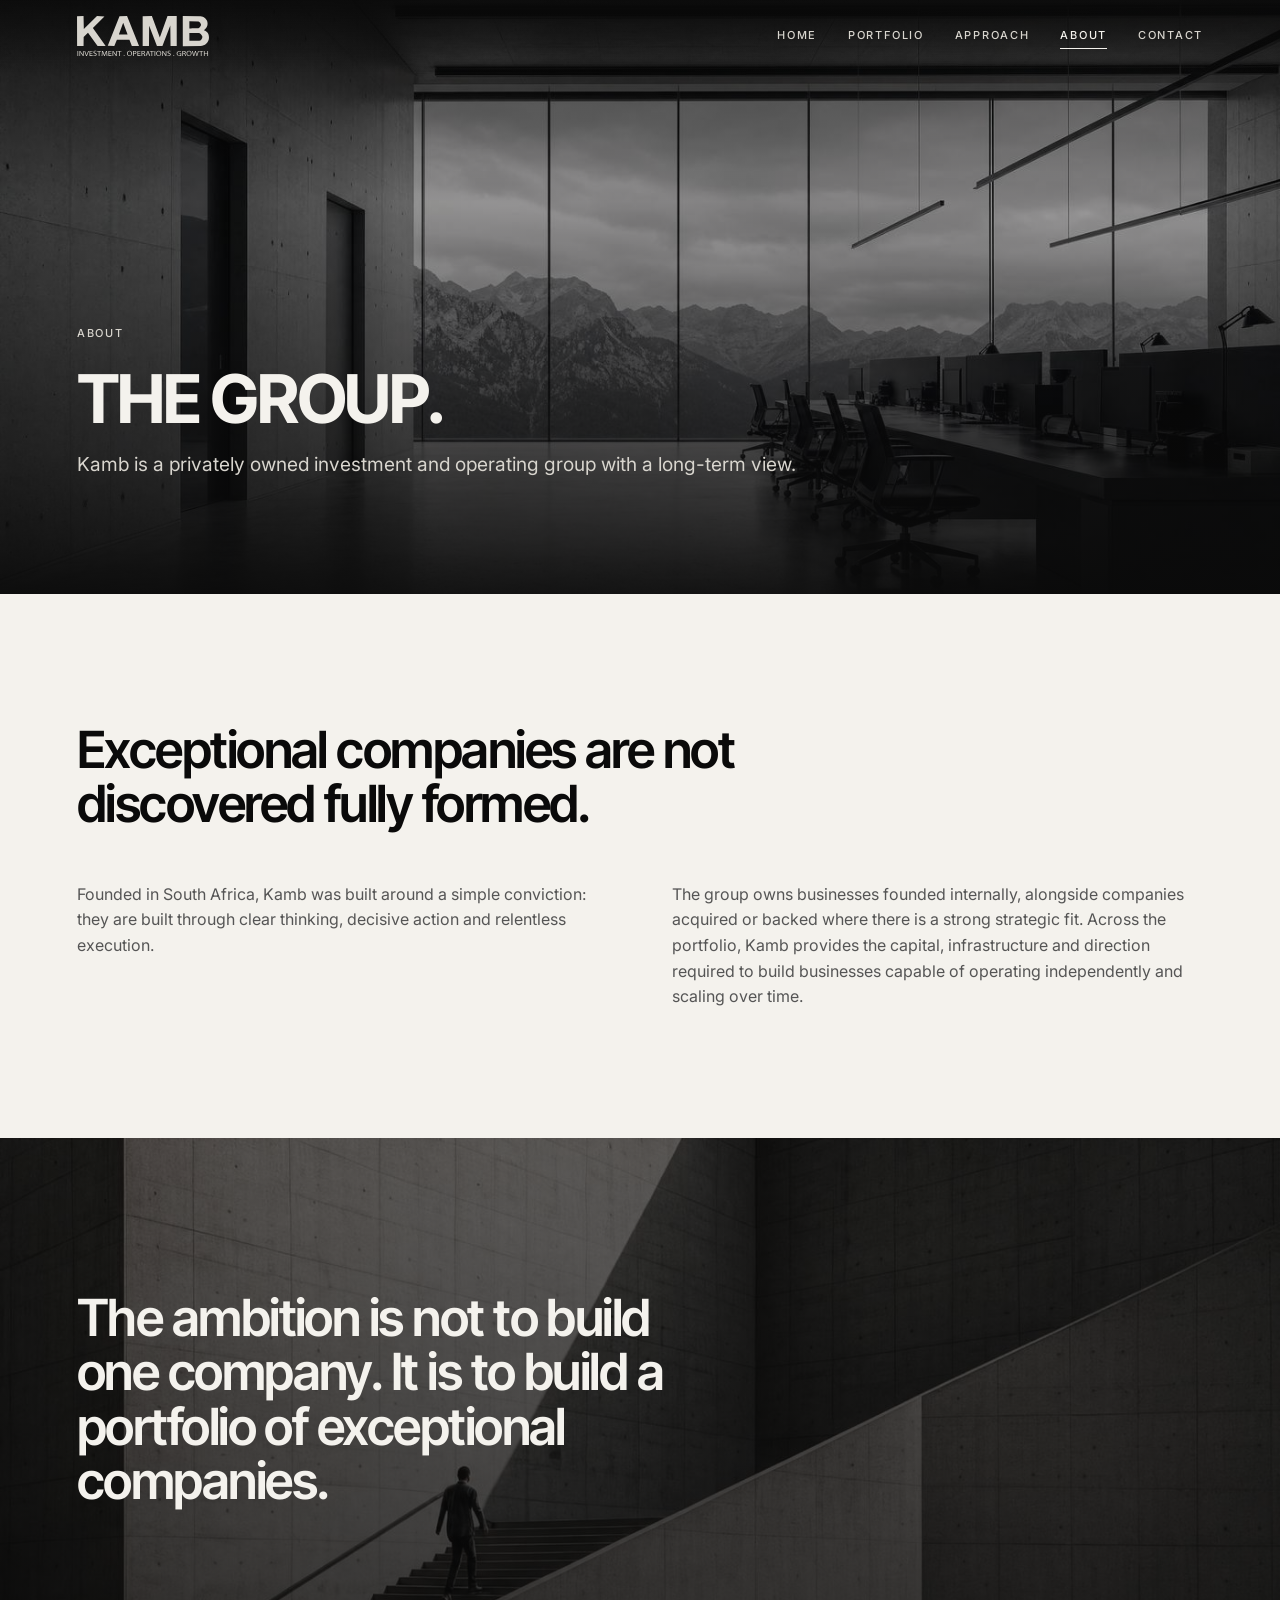
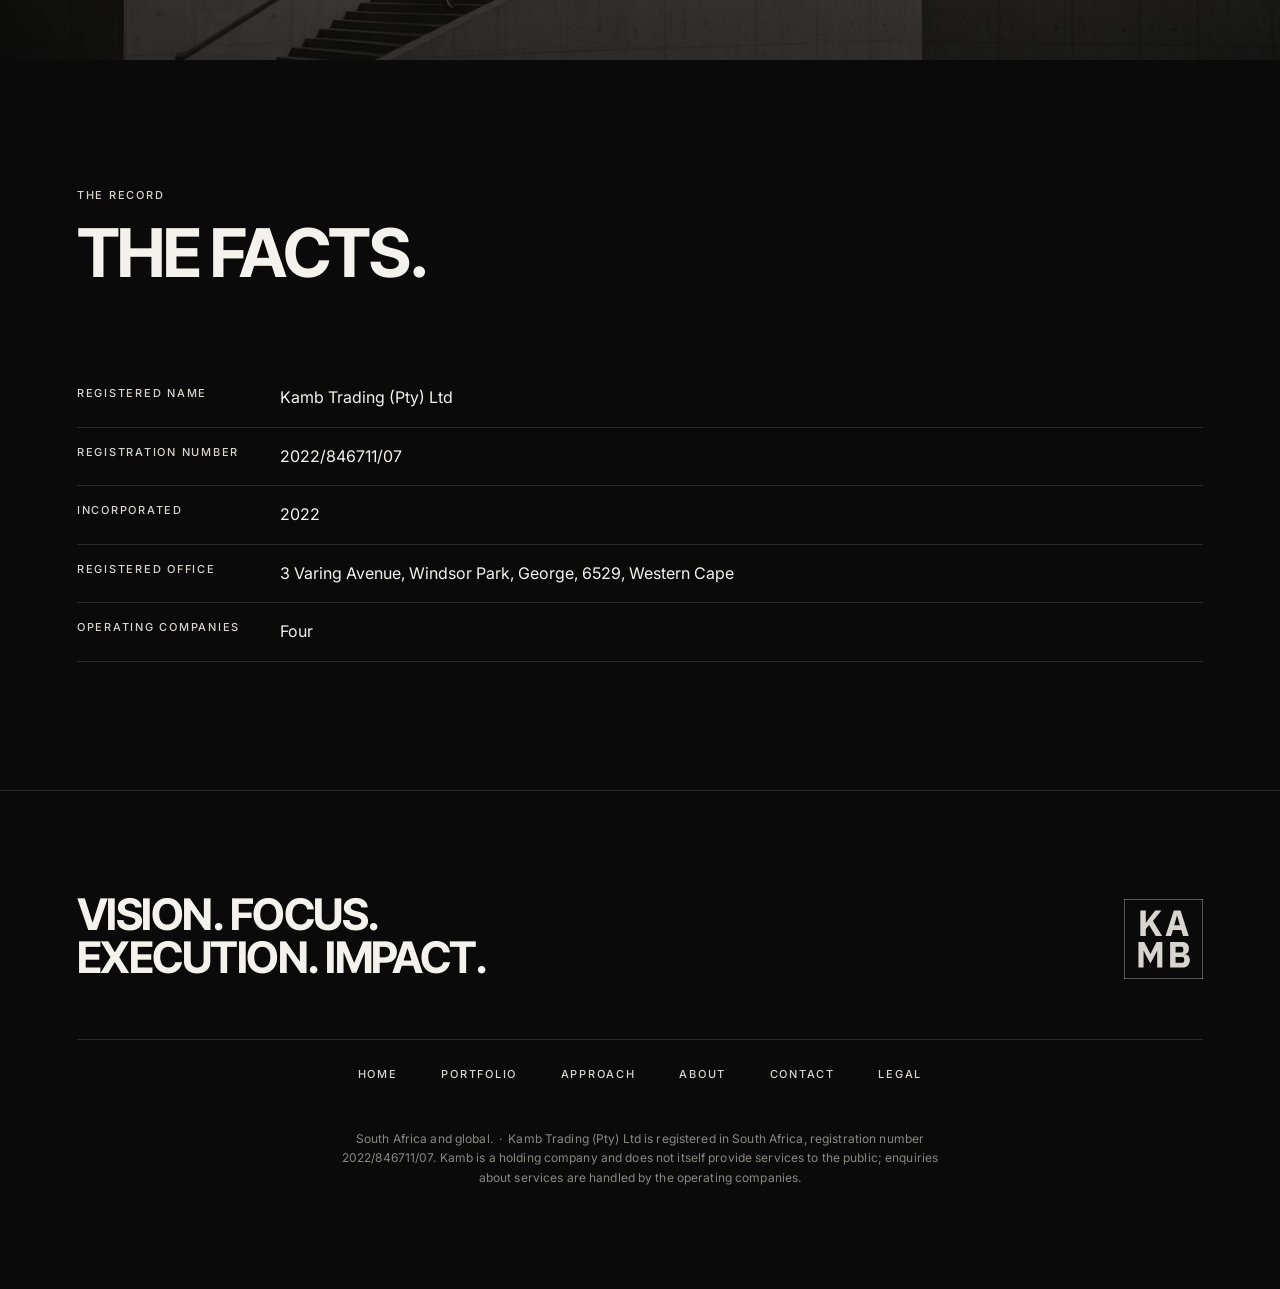
==== about/index.html @ 5939f767 "Kamb preview: rebuild with the brand photography" ====
<!doctype html>
<html lang="en-ZA"><head>
<meta charset="utf-8">
<meta name="viewport" content="width=device-width,initial-scale=1">
<title>About - Kamb</title>
<meta name="description" content="Kamb is a privately owned investment and operating group with a long-term view, founded in South Africa.">
<meta name="theme-color" content="#0A0A0A">
<meta property="og:title" content="About - Kamb">
<meta property="og:description" content="Kamb is a privately owned investment and operating group with a long-term view, founded in South Africa.">
<meta property="og:type" content="website">
<meta property="og:image" content="https://kamb.co.za/assets/img/hero-1400.jpg">
<meta name="twitter:card" content="summary_large_image">
<link rel="icon" href="../assets/kamb-block-on-dark.svg" type="image/svg+xml">
<link rel="apple-touch-icon" href="../assets/kamb-block-on-dark.svg">
<link rel="preconnect" href="https://fonts.googleapis.com">
<link rel="preconnect" href="https://fonts.gstatic.com" crossorigin>
<link href="https://fonts.googleapis.com/css2?family=Inter+Tight:wght@500;600;700&family=Inter:wght@400;500;600&display=swap" rel="stylesheet">
<link rel="stylesheet" href="../assets/kamb.css">
</head><body>
<a class="skip" href="#main">Skip to content</a>
<header class="site"><div class="wrap bar">
  <a class="brand" href="../" aria-label="Kamb, home"><img class="logo" src="../assets/kamb-wordmark-on-dark.svg" alt="Kamb" width="132" height="40"></a>
  <nav aria-label="Primary"><a href="../">Home</a><a href="../portfolio/">Portfolio</a><a href="../approach/">Approach</a><a href="../about/" aria-current="page">About</a><a href="../contact/">Contact</a></nav>
</div></header>
<main id="main"><section class="bleed bleed-mid on-black"><img src="../assets/img/hero-about-2400.jpg" srcset="../assets/img/hero-about-1400.jpg 1400w, ../assets/img/hero-about-2400.jpg 2400w" sizes="100vw" width="2400" height="1350" alt="An empty concrete workspace opening onto a mountain range." decoding="async" loading="lazy"><div class="wrap">
  <span class="over">About</span>
  <h1 class="sub" style="margin:22px 0 20px">The group.</h1>
  <p class="lede muted">Kamb is a privately owned investment and operating group with a
  long-term view.</p></div></section>
<section class="on-bone"><div class="wrap rv">
  <p class="say-big">Exceptional companies are not discovered fully formed.</p>
  <div class="cols-2" style="margin-top:clamp(34px,4vw,56px)">
    <p class="muted">Founded in South Africa, Kamb was built around a simple conviction: they
    are built through clear thinking, decisive action and relentless execution.</p>
    <p class="muted">The group owns businesses founded internally, alongside companies
    acquired or backed where there is a strong strategic fit. Across the portfolio, Kamb
    provides the capital, infrastructure and direction required to build businesses capable
    of operating independently and scaling over time.</p>
  </div>
</div></section>

<section class="bleed bleed-band on-black"><img src="../assets/img/about-architecture-2400.jpg" srcset="../assets/img/about-architecture-1400.jpg 1400w, ../assets/img/about-architecture-2400.jpg 2400w" sizes="100vw" width="2400" height="1350" alt="A single figure climbing a concrete stair across a vast blank wall." decoding="async" loading="lazy"><div class="wrap"><p class="say-big rv">The ambition is not to build one company. It is to build a portfolio of exceptional companies.</p></div></section>

<section class="on-black"><div class="wrap rv">
  <div class="head">
    <span class="over">The record</span>
    <h2>The facts.</h2>
  </div>
  <div class="table-wrap"><table class="facts"><tr><th>Registered name</th><td>Kamb Trading (Pty) Ltd</td></tr><tr><th>Registration number</th><td>2022/846711/07</td></tr><tr><th>Incorporated</th><td>2022</td></tr><tr><th>Registered office</th><td>3 Varing Avenue, Windsor Park, George, 6529, Western Cape</td></tr><tr><th>Operating companies</th><td>Four</td></tr></table></div>
</div></section>
</main>
<footer class="site"><div class="wrap">
  <div class="foot-top">
    <p class="foot-pillars">Vision. Focus.<br>Execution. Impact.</p>
    <img class="foot-block" src="../assets/kamb-block-on-dark.svg" alt="Kamb" width="82"
         height="82">
  </div>
  <nav class="foot-nav" aria-label="Footer"><a href="../">Home</a><a href="../portfolio/">Portfolio</a><a href="../approach/">Approach</a><a href="../about/">About</a><a href="../contact/">Contact</a><a href="../legal/">Legal</a></nav>
  <p class="legal">South Africa and global. &nbsp;&middot;&nbsp; Kamb Trading (Pty) Ltd is registered in South
  Africa, registration number 2022/846711/07. Kamb is a holding company and does not itself
  provide services to the public; enquiries about services are handled by the operating
  companies.</p>
</div></footer>
<script>(function(){
  var d=document.documentElement;d.classList.add('js');

  // Header: transparent over a hero, solid once the page has moved.
  var h=document.querySelector('header.site');
  function chrome(){ if(h) h.classList.toggle('solid', window.scrollY>24); }
  chrome(); addEventListener('scroll', chrome, {passive:true});

  // Reveal. Anything that never gets observed stays visible, which is the safe failure.
  var els=[].slice.call(document.querySelectorAll('.rv'));
  if(!('IntersectionObserver' in window) ||
     matchMedia('(prefers-reduced-motion: reduce)').matches){
    els.forEach(function(e){e.classList.add('in');}); return;
  }
  var io=new IntersectionObserver(function(rows){
    rows.forEach(function(r){
      if(r.isIntersecting){ r.target.classList.add('in'); io.unobserve(r.target); }
    });
  },{rootMargin:'0px 0px -8% 0px',threshold:0.08});
  els.forEach(function(e){io.observe(e);});
})();
</script>
</body></html>
---- assets/kamb.css ----
*,*::before,*::after{box-sizing:border-box}
:root{
  --black:#0A0A0A; --bone:#F4F2ED; --stone:#D8D5CE; --graphite:#555555;
  --hair-dark:#2A2A2A;
  --display:"Inter Tight","Helvetica Neue",Helvetica,Arial,sans-serif;
  --body:"Inter","Helvetica Neue",Helvetica,Arial,sans-serif;
  --pad:clamp(24px,6vw,110px);
  --max:1320px;
  --ease:cubic-bezier(.16,1,.3,1);
}
html{scroll-behavior:smooth}
@media (prefers-reduced-motion:reduce){html{scroll-behavior:auto}
  *{animation:none!important;transition:none!important}}

body{margin:0;background:var(--black);color:var(--bone);font-family:var(--body);
  font-size:16px;line-height:1.6;-webkit-font-smoothing:antialiased;overflow-x:hidden}
img{display:block;max-width:100%;height:auto}
a{color:inherit}

.wrap{max-width:var(--max);margin:0 auto}
section{padding:clamp(64px,10vw,150px) var(--pad)}
.on-black{background:var(--black);color:var(--bone)}
.on-bone{background:var(--bone);color:var(--black)}

/* --- type: two extremes, nothing between --- */
h1,h2,h3{font-family:var(--display);font-weight:700;letter-spacing:-0.035em;
  line-height:0.94;text-wrap:balance;margin:0}
h1{font-size:clamp(2.9rem,11vw,9rem);text-transform:uppercase}
h1.position{font-size:clamp(2.15rem,5.9vw,5.4rem);letter-spacing:-0.03em;line-height:0.98}
h1.sub,h2{font-size:clamp(2rem,5.6vw,4.2rem);text-transform:uppercase}
h3{font-size:clamp(1.3rem,2.4vw,1.9rem);letter-spacing:-0.025em}
p{margin:0;max-width:62ch}
.lede{font-size:clamp(1.05rem,1.5vw,1.3rem);line-height:1.5}
.on-black .muted{color:var(--stone)}
.on-bone .muted{color:var(--graphite)}

.over{font-size:11px;font-weight:500;letter-spacing:0.16em;text-transform:uppercase;
  font-variant-numeric:tabular-nums;line-height:1.4;max-width:none}
.on-black .over{color:var(--stone)}
.on-bone .over{color:var(--graphite)}

/* --- chrome. Transparent over a hero, solid once the page has moved. --- */
header.site{position:fixed;top:0;left:0;right:0;z-index:30;
  border-bottom:1px solid transparent;
  transition:background .45s var(--ease),border-color .45s var(--ease)}
header.site::before{content:"";position:absolute;inset:0;pointer-events:none;
  background:linear-gradient(180deg,rgba(10,10,10,.78) 0%,rgba(10,10,10,0) 100%);
  transition:opacity .45s var(--ease)}
header.site.solid::before{opacity:0}
header.site.solid{background:rgba(10,10,10,.88);border-bottom-color:var(--hair-dark);
  backdrop-filter:saturate(140%) blur(14px)}
.bar{position:relative}
.bar{display:flex;align-items:center;justify-content:space-between;gap:24px;
  padding:16px var(--pad)}
.bar .logo{width:132px;flex:none;opacity:0;transition:opacity .45s var(--ease)}
header.site.solid .bar .logo,.bar .brand:focus-visible .logo{opacity:1}
.bar nav{display:flex;gap:clamp(14px,2.4vw,34px);overflow-x:auto;scrollbar-width:none;
  -webkit-overflow-scrolling:touch}
.bar nav::-webkit-scrollbar{display:none}
.bar nav a{font-size:11px;font-weight:500;letter-spacing:0.16em;text-transform:uppercase;
  color:var(--stone);text-decoration:none;padding:4px 0;white-space:nowrap;
  border-bottom:1px solid transparent;transition:color .3s var(--ease)}
.bar nav a:hover,.bar nav a:focus-visible{color:var(--bone);border-bottom-color:var(--bone)}
.bar nav a[aria-current=page]{color:var(--bone);border-bottom-color:var(--bone)}
:focus-visible{outline:2px solid currentColor;outline-offset:3px}
.skip{position:absolute;left:-9999px;top:0;z-index:60;background:var(--bone);
  color:var(--black);padding:12px 20px;font-size:12px;letter-spacing:.16em;
  text-transform:uppercase;text-decoration:none}
.skip:focus{left:0}

/* --- full-bleed photography --------------------------------------------------
   One figure element does every full-bleed image on the site: the hero, the page
   heads and the statement bands. The scrim is a gradient rather than a flat wash so
   the picture keeps its blacks where no type sits on it. */
.bleed{position:relative;isolation:isolate;display:flex;
  padding:clamp(56px,9vw,120px) var(--pad);overflow:hidden}
.bleed>img{position:absolute;inset:0;width:100%;height:100%;object-fit:cover;z-index:-2}
.bleed::after{content:"";position:absolute;inset:0;z-index:-1;
  background:linear-gradient(180deg,rgba(10,10,10,.72) 0%,rgba(10,10,10,.34) 38%,
    rgba(10,10,10,.62) 74%,rgba(10,10,10,.94) 100%)}
.bleed .wrap{width:100%}
.bleed-tall{min-height:min(100svh,980px);align-items:flex-end}
.bleed-tall::before{content:"";position:absolute;inset:0;z-index:-1;
  background:linear-gradient(90deg,rgba(10,10,10,.86) 0%,rgba(10,10,10,.52) 42%,
    rgba(10,10,10,0) 74%)}
@media (max-width:719px){.bleed-tall::before{background:rgba(10,10,10,.42)}}
.bleed-mid{min-height:min(66svh,680px);align-items:flex-end}
.bleed-mid::after{background:linear-gradient(180deg,rgba(10,10,10,.76) 0%,
  rgba(10,10,10,.40) 34%,rgba(10,10,10,.72) 76%,rgba(10,10,10,.94) 100%)}
.bleed-band{min-height:min(58svh,560px);align-items:center;justify-content:flex-start}
.bleed-band::after{background:linear-gradient(180deg,rgba(10,10,10,.58) 0%,
  rgba(10,10,10,.78) 100%)}

/* --- hero --- */
.hero-mark{width:clamp(44px,4vw,56px);margin-bottom:26px}
.hero h1{margin:26px 0 30px}
.hero .lede{max-width:44ch}
.hero-rail{display:flex;gap:clamp(16px,4vw,52px);flex-wrap:wrap;
  margin-top:clamp(40px,6vw,72px);padding-top:22px;border-top:1px solid rgba(244,242,237,.22)}
.cta{display:inline-block;margin-top:clamp(30px,4vw,44px);padding:16px 30px;
  background:var(--bone);color:var(--black);text-decoration:none;
  font-size:11px;font-weight:600;letter-spacing:0.16em;text-transform:uppercase;
  transition:background .3s var(--ease),transform .3s var(--ease)}
.cta:hover,.cta:focus-visible{background:var(--stone);transform:translateY(-2px)}

/* --- the NN / TT device --- */
.dev{display:flex;align-items:center;gap:18px;margin-bottom:18px}
.dev-rule{flex:1;height:1px}
.on-black .dev-rule,.bleed .dev-rule{background:var(--hair-dark)}
.bleed .dev-rule,.pil .dev-rule{background:rgba(244,242,237,.38)}
.on-bone .dev-rule{background:var(--stone)}

/* --- section heads --- */
.head{margin-bottom:clamp(36px,6vw,80px)}
.head .over{display:block;margin-bottom:18px}
.head h2{margin-bottom:18px}

/* --- grids --- */
.cols-2{display:grid;gap:clamp(28px,5vw,80px);
  grid-template-columns:repeat(auto-fit,minmax(300px,1fr))}

/* --- the pillar sequence. Four photographs that carry the words. --- */
.pillar-sec{padding-left:0;padding-right:0}
.pillar-sec>.wrap{max-width:none;padding:0 var(--pad)}
.pillar-sec>.wrap>*{max-width:var(--max);margin-left:auto;margin-right:auto}
.pillars{display:grid;gap:1px;background:var(--hair-dark);
  grid-template-columns:repeat(auto-fit,minmax(250px,1fr))}
.pil{position:relative;isolation:isolate;display:flex;flex-direction:column;
  justify-content:flex-end;aspect-ratio:4/5;padding:clamp(20px,2vw,30px);overflow:hidden}
.pil>img{position:absolute;inset:0;width:100%;height:100%;object-fit:cover;z-index:-2;
  transition:transform 1.1s var(--ease)}
.pil::after{content:"";position:absolute;inset:0;z-index:-1;
  background:linear-gradient(180deg,rgba(10,10,10,.30) 0%,rgba(10,10,10,.18) 40%,
    rgba(10,10,10,.86) 100%)}
.pil:hover>img,.pil:focus-within>img{transform:scale(1.05)}
.pil .lang{position:absolute;top:clamp(20px,2vw,30px);right:clamp(20px,2vw,30px);
  color:rgba(244,242,237,.72)}
.pil h3{text-transform:uppercase;color:var(--bone);margin-bottom:6px}
.pil p{color:var(--stone);font-size:14px}
.pil .dev{margin-bottom:14px}
.pil .dev .over{color:rgba(244,242,237,.82)}

/* --- editorial block: one picture, one column of words, alternating --------- */
.ed{display:grid;gap:clamp(24px,4vw,64px);align-items:center;
  grid-template-columns:repeat(auto-fit,minmax(300px,1fr));
  padding:clamp(40px,5vw,72px) 0;border-top:1px solid var(--hair-dark)}
.on-bone .ed{border-top-color:var(--stone)}
.ed:last-of-type{border-bottom:1px solid var(--hair-dark)}
.on-bone .ed:last-of-type{border-bottom-color:var(--stone)}
.ed-fig{margin:0;overflow:hidden}
.ed-fig img{width:100%;transition:transform 1.2s var(--ease)}
.ed:hover .ed-fig img{transform:scale(1.04)}
.ed.flip .ed-fig{order:2}
@media (max-width:719px){.ed.flip .ed-fig{order:0}}
.ed h3{text-transform:uppercase;margin-bottom:14px}
.ed-head{font-family:var(--display);font-weight:600;letter-spacing:-0.02em;
  font-size:clamp(1.05rem,1.8vw,1.35rem);line-height:1.3;margin-bottom:14px}
.ed-meta{display:flex;gap:10px 22px;flex-wrap:wrap;margin-top:22px;align-items:center}
.ed a.out{text-decoration:none;font-size:11px;font-weight:600;letter-spacing:.16em;
  text-transform:uppercase;border-bottom:1px solid currentColor;padding-bottom:3px}
.ed-name{display:flex;align-items:baseline;gap:16px;flex-wrap:wrap;margin-bottom:14px}

/* --- the model: four columns, a hairline over each, nothing else --- */
.model{display:grid;gap:clamp(24px,3vw,44px);margin-top:clamp(44px,6vw,84px);
  grid-template-columns:repeat(auto-fit,minmax(220px,1fr))}
.model .col{padding-top:18px;border-top:1px solid var(--stone)}
.on-black .model .col{border-top-color:var(--hair-dark)}
.model h3{text-transform:uppercase;margin:14px 0 10px}
.model p{font-size:15px}

/* --- the standard: five questions, each on its own rule --- */
.q{display:grid;grid-template-columns:minmax(60px,86px) 1fr;gap:clamp(16px,3vw,40px);
  align-items:baseline;padding:clamp(20px,2.6vw,32px) 0;border-top:1px solid var(--hair-dark)}
.q:last-of-type{border-bottom:1px solid var(--hair-dark)}
.q p{font-family:var(--display);font-weight:600;letter-spacing:-0.025em;
  font-size:clamp(1.25rem,2.8vw,2.1rem);line-height:1.1;max-width:none}

/* --- the group architecture ---------------------------------------------------
   Tarryn's own diagram, 01/09/2026: the Kamb mark, a connector tree, and the four
   operating companies as their OWN marks. She asked for the company name NOT to be
   repeated under the logo, because the logo already says it - so each column carries
   its mark and its discipline and nothing else.
   The connectors are drawn with hairlines rather than an SVG so they stay crisp at any
   width, and they are hidden below 720px where the columns stack and a tree would lie. */
.arch{margin-top:clamp(40px,5vw,72px)}
.arch-top{position:relative;text-align:center;padding-bottom:52px}
.arch-top::after{content:"";position:absolute;bottom:0;left:50%;width:1px;height:52px;
  background:var(--stone)}
.arch-mark{width:58px;margin:0 auto 16px}
.arch-row{--arch-gap:clamp(20px,3vw,48px);position:relative;display:grid;
  grid-template-columns:repeat(4,1fr);gap:var(--arch-gap);padding-top:52px}
/* The rule has to end ON the outer stubs, and the stubs sit at the COLUMN centres, which
   with four columns and three gaps is (100% - 3 gaps) / 8 in from each side. A flat 12.5%
   was close enough to look almost right, which is the worst kind of wrong. */
.arch-row::before{content:"";position:absolute;top:0;height:1px;background:var(--stone);
  left:calc((100% - 3 * var(--arch-gap)) / 8);
  right:calc((100% - 3 * var(--arch-gap)) / 8)}
.co{position:relative;display:flex;flex-direction:column;align-items:center;gap:20px;
  text-align:center;text-decoration:none;padding-top:8px}
.co::before{content:"";position:absolute;top:-52px;left:50%;width:1px;height:52px;
  background:var(--stone)}
.co-mark{height:clamp(38px,4.4vw,58px);display:flex;align-items:center;
  justify-content:center;width:100%}
.co-mark img{max-height:100%;max-width:82%;width:auto;height:auto;
  transition:transform .5s var(--ease)}
.co:hover .co-mark img{transform:translateY(-3px)}
.co-word{font-family:var(--display);font-weight:600;letter-spacing:-0.025em;
  font-size:clamp(1.1rem,1.7vw,1.45rem);line-height:1}
.co-foot{padding-top:16px;border-top:1px solid var(--stone);width:100%}
.co .over{display:block}
.co-note{display:block;margin-top:8px;font-size:11px;letter-spacing:.16em;
  text-transform:uppercase;color:var(--graphite);opacity:.8}
@media (max-width:719px){
  .arch-row{grid-template-columns:repeat(2,1fr);row-gap:44px;padding-top:36px}
  .arch-row::before,.co::before,.arch-top::after{display:none}
  .arch-top{padding-bottom:36px}
}

/* --- the five moves, as a checkerboard ---------------------------------------- */
.moves{display:grid;grid-template-columns:repeat(5,1fr);gap:2px;margin-top:clamp(30px,4vw,56px)}
.mv{display:flex;flex-direction:column;gap:2px}
.mv.flip{flex-direction:column-reverse}
.mv-img{aspect-ratio:4/5;overflow:hidden}
.mv-img img{width:100%;height:100%;object-fit:cover;transition:transform 1.1s var(--ease)}
.mv:hover .mv-img img{transform:scale(1.05)}
.mv-txt{aspect-ratio:4/5;background:var(--bone);color:var(--black);
  padding:clamp(16px,1.5vw,24px);display:flex;flex-direction:column;
  justify-content:space-between}
.mv-txt .dev{margin-bottom:0}
.mv-txt .dev-rule{background:var(--stone)}
.mv-txt .over{color:var(--graphite)}
.mv-txt h3{text-transform:uppercase;margin-bottom:10px}
.mv-txt p{font-size:14px;line-height:1.5;color:var(--graphite)}
@media (max-width:1100px){.moves{grid-template-columns:repeat(3,1fr)}}
@media (max-width:719px){
  .moves{grid-template-columns:repeat(2,1fr)}
  .mv-txt{aspect-ratio:auto;min-height:210px}
}

/* --- the Kamb standard, as a track rather than a wall of display type ---------- */
/* Tarryn 01/09/2026: "I hate big fat white text on the black here - make this section and
   text much smaller, maybe even a line with dots for each process question, like a graph."
   Five nodes on one hairline. Squares rather than dots, because the brand has no rounded
   corners anywhere else and a circle here would be the only one on the site. */
.track{position:relative;display:grid;grid-template-columns:repeat(5,1fr);
  margin-top:clamp(34px,4vw,56px)}
.track::before{content:"";position:absolute;top:33px;left:10%;right:10%;height:1px;
  background:var(--hair-dark)}
.node{display:flex;flex-direction:column;align-items:center;text-align:center;
  padding:0 clamp(8px,1vw,18px)}
.node .over{margin-bottom:16px}
.node .pip{width:9px;height:9px;background:var(--bone);margin-bottom:22px;
  position:relative;z-index:1}
.node p{font-size:15px;line-height:1.45;color:var(--stone);max-width:22ch}
@media (max-width:719px){
  .track{grid-template-columns:1fr;gap:0}
  .track::before{top:0;bottom:0;left:4px;right:auto;width:1px;height:auto}
  .node{flex-direction:row;align-items:baseline;gap:18px;text-align:left;padding:0 0 0 24px}
  .node .over{margin:0;order:2}
  .node .pip{position:absolute;left:0;margin:0;transform:translateY(8px)}
  .node p{max-width:none;order:1;flex:1}
  .node{position:relative;padding-bottom:22px}
}

/* --- statement --- */
.say-big{font-family:var(--display);font-weight:600;letter-spacing:-0.03em;
  font-size:clamp(1.7rem,4.4vw,3.2rem);line-height:1.06;max-width:22ch}
.bleed .say-big{max-width:20ch}

/* --- advantage --- */
.adv{padding:22px 0;border-top:1px solid var(--hair-dark);display:grid;
  grid-template-columns:minmax(130px,210px) 1fr;gap:clamp(16px,4vw,52px)}
.adv:last-child{border-bottom:1px solid var(--hair-dark)}
.adv dt{font-family:var(--display);font-size:1.1rem;font-weight:600;letter-spacing:-0.01em}
.adv dd{margin:0;color:var(--stone)}
.on-bone .adv{border-top-color:var(--stone)}
.on-bone .adv:last-child{border-bottom-color:var(--stone)}
.on-bone .adv dd{color:var(--graphite)}

/* --- facts --- */
.facts{width:100%;border-collapse:collapse;margin-top:8px}
.facts th,.facts td{text-align:left;padding:16px 20px 16px 0;
  border-bottom:1px solid var(--hair-dark);vertical-align:top;font-weight:400}
.on-bone .facts th,.on-bone .facts td{border-bottom-color:var(--stone)}
.facts th{font-size:11px;font-weight:500;letter-spacing:0.16em;text-transform:uppercase;
  white-space:nowrap;width:1%;padding-right:40px}
.on-black .facts th{color:var(--stone)}
.on-bone .facts th{color:var(--graphite)}
.table-wrap{overflow-x:auto}

/* --- the enquiry form --- */
.form{display:grid;gap:clamp(18px,2vw,26px);max-width:640px;
  margin-top:clamp(30px,4vw,48px)}
.field{display:grid;gap:9px}
.field label{font-size:11px;font-weight:500;letter-spacing:0.16em;text-transform:uppercase;
  color:var(--graphite)}
.field input,.field textarea{font-family:var(--body);font-size:16px;color:var(--black);
  background:transparent;border:0;border-bottom:1px solid var(--stone);padding:10px 0;
  border-radius:0;-webkit-appearance:none;transition:border-color .3s var(--ease)}
.field textarea{min-height:130px;resize:vertical;line-height:1.55}
.field input:focus,.field textarea:focus{outline:0;border-bottom-color:var(--black)}
.field input::placeholder,.field textarea::placeholder{color:var(--stone)}
.hp{position:absolute;left:-9999px;width:1px;height:1px;overflow:hidden}
.form button{justify-self:start;margin-top:8px;padding:16px 34px;background:var(--black);
  color:var(--bone);border:0;border-radius:0;font-family:var(--body);font-size:11px;
  font-weight:600;letter-spacing:0.16em;text-transform:uppercase;cursor:pointer;
  transition:transform .3s var(--ease),opacity .3s var(--ease)}
.form button:hover:not(:disabled){transform:translateY(-2px)}
.form button:disabled{opacity:.5;cursor:default}
.form-note{font-size:13px;color:var(--graphite);max-width:52ch}
.form-msg{font-size:15px;line-height:1.5;padding-top:6px}
.form-msg.err{color:#8A1F11}
.form-msg.ok{font-family:var(--display);font-weight:600;font-size:1.25rem;
  letter-spacing:-0.02em}

/* --- contact --- */
.mail{font-family:var(--display);font-weight:700;letter-spacing:-0.035em;
  font-size:clamp(1.6rem,5vw,3.4rem);text-decoration:none;
  border-bottom:2px solid currentColor;padding-bottom:4px;display:inline-block}

/* --- footer --- */
footer.site{background:var(--black);color:var(--bone);
  padding:clamp(56px,8vw,110px) var(--pad);border-top:1px solid var(--hair-dark)}
.foot-top{display:flex;align-items:flex-end;justify-content:space-between;gap:32px;
  margin-bottom:clamp(34px,5vw,60px)}
.foot-pillars{font-family:var(--display);font-weight:700;letter-spacing:-0.035em;
  line-height:0.98;font-size:clamp(1.6rem,3.4vw,2.9rem);text-transform:uppercase;
  max-width:none}
.foot-block{width:clamp(58px,6.2vw,82px);flex:none}
.foot-nav{display:flex;flex-wrap:wrap;justify-content:center;
  gap:14px clamp(22px,3.4vw,52px);padding-top:26px;border-top:1px solid var(--hair-dark)}
.foot-nav a{font-size:11px;font-weight:500;letter-spacing:0.16em;text-transform:uppercase;
  color:var(--stone);text-decoration:none;padding-bottom:3px;
  border-bottom:1px solid transparent;transition:color .3s var(--ease)}
.foot-nav a:hover,.foot-nav a:focus-visible{color:var(--bone);border-bottom-color:var(--bone)}
.legal{margin:clamp(26px,3.6vw,42px) auto 0;font-size:12px;
  color:var(--stone);letter-spacing:.01em;opacity:.62;text-align:center;max-width:76ch}
.legal a{color:var(--stone)}

/* --- legal page prose --- */
.prose h3{margin:clamp(32px,4vw,52px) 0 12px;text-transform:uppercase}
.prose p{margin-bottom:14px}

/* --- reveal on scroll. Opt-in class, so nothing is hidden if the script never runs. --- */
.js .rv{opacity:0;transform:translateY(26px);
  transition:opacity .9s var(--ease),transform .9s var(--ease)}
.js .rv.in{opacity:1;transform:none}
@media (prefers-reduced-motion:reduce){.js .rv{opacity:1;transform:none}}

@media (max-width:719px){
  .adv{grid-template-columns:1fr;gap:8px}
  .bar{flex-direction:column;align-items:flex-start;gap:10px;padding-top:12px;
    padding-bottom:12px}
  .bar .logo{width:32px}
  .bar nav{flex-wrap:wrap;overflow:visible;gap:8px 18px}
  /* The wrapped nav makes the bar about 105px tall. Fixed, that is a permanent lid on a
     844px screen, so on phones the header scrolls away instead. The hero loses its bleed
     to the very top edge; it keeps 92svh, which is the trade worth making. */
  header.site{position:static;background:var(--black);border-bottom-color:var(--hair-dark)}
  header.site::before{display:none}
  .bar .logo{opacity:1;width:112px}
  .bleed-tall{min-height:min(92svh,760px)}
}
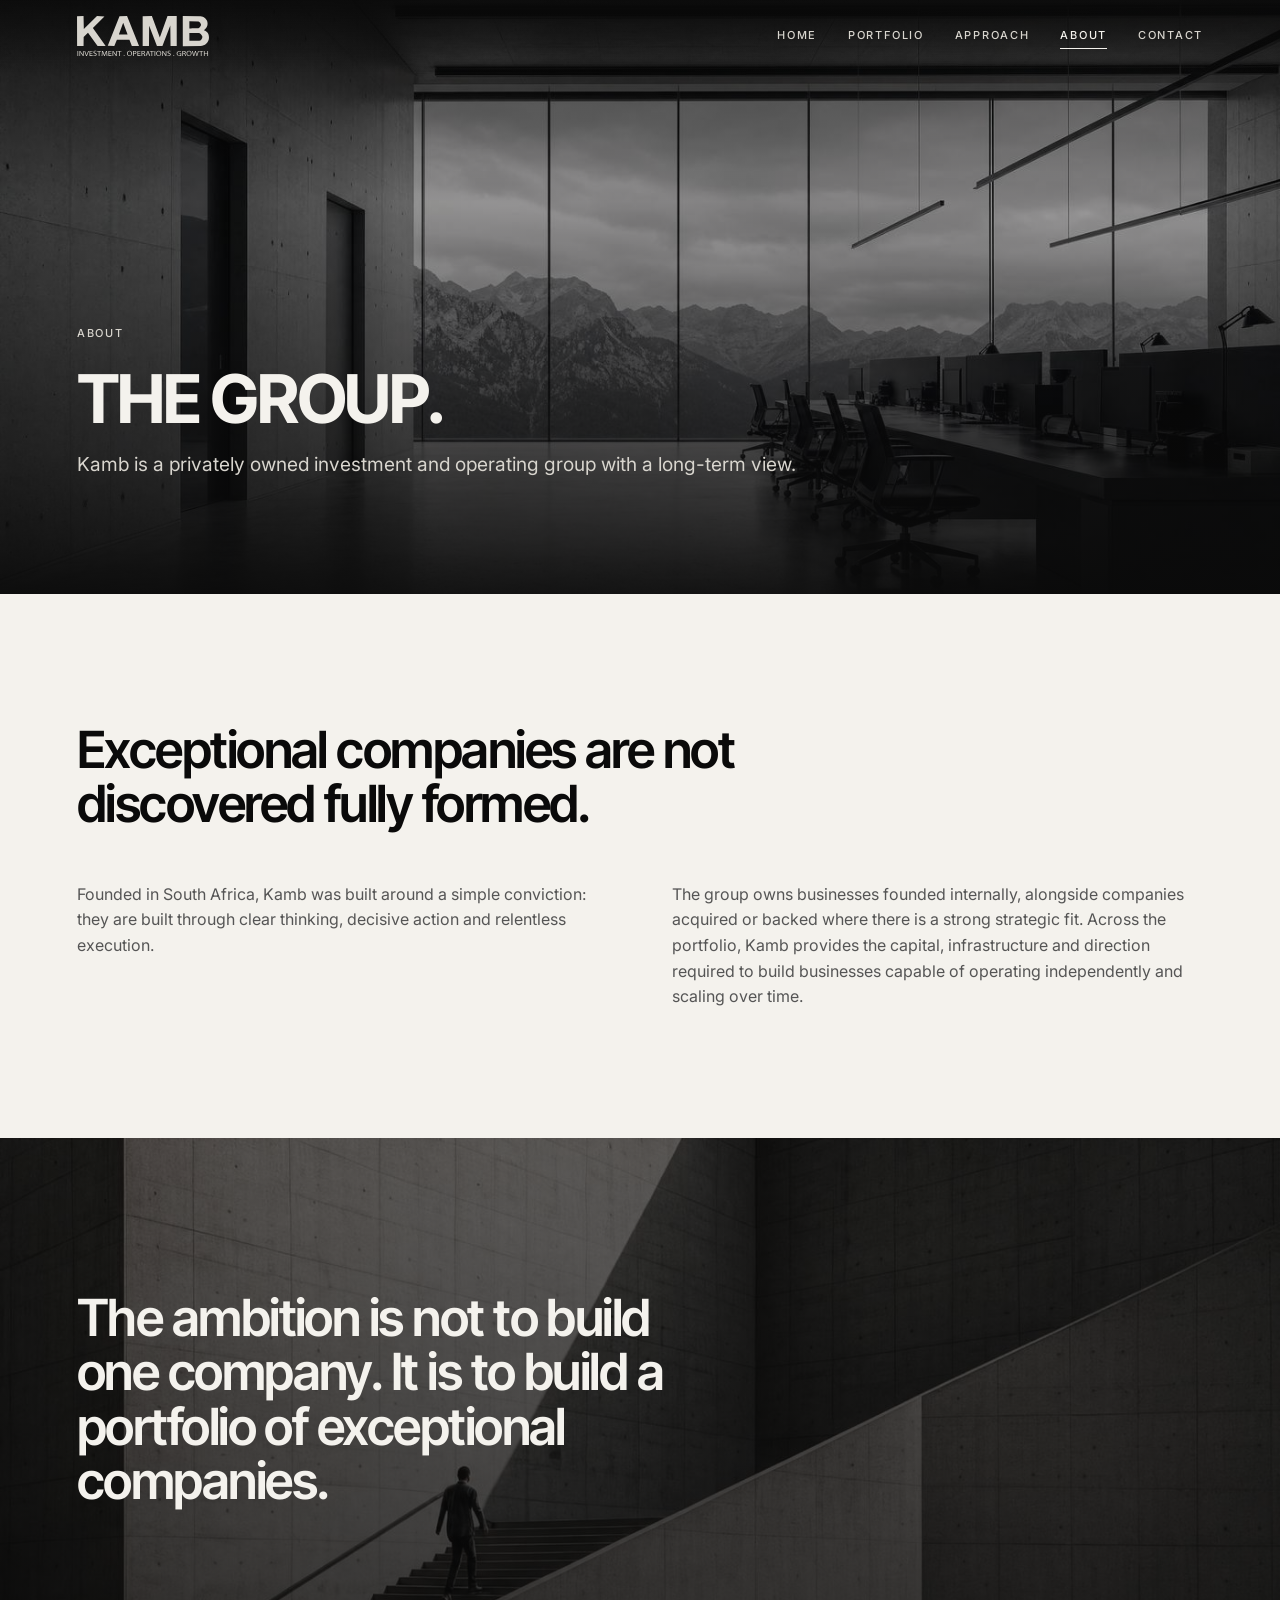
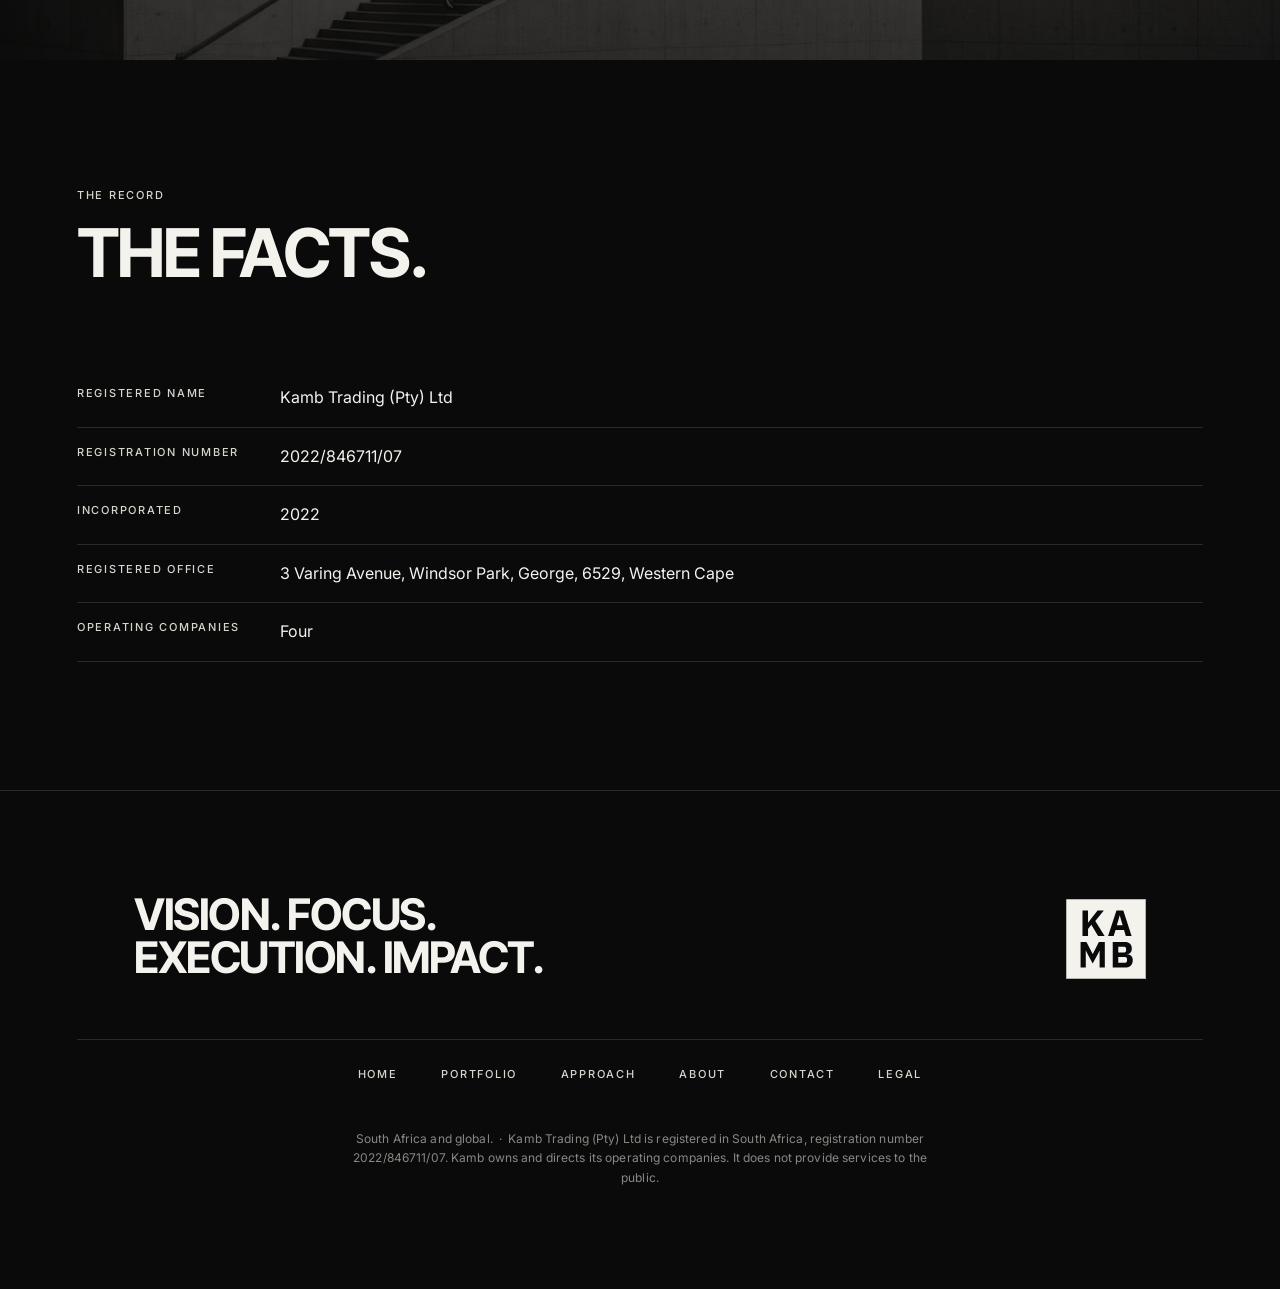
==== commit 05442848: "Kamb preview: rebuild with the brand photography" ====
--- a/about/index.html
+++ b/about/index.html
@@ -10,18 +10,18 @@
 <meta property="og:type" content="website">
 <meta property="og:image" content="https://kamb.co.za/assets/img/hero-1400.jpg">
 <meta name="twitter:card" content="summary_large_image">
-<link rel="icon" href="../assets/kamb-block-on-dark.svg" type="image/svg+xml">
-<link rel="apple-touch-icon" href="../assets/kamb-block-on-dark.svg">
+<link rel="icon" href="../assets/kamb-block-on-light.svg" type="image/svg+xml">
+<link rel="apple-touch-icon" href="../assets/kamb-block-on-light.svg">
 <link rel="preconnect" href="https://fonts.googleapis.com">
 <link rel="preconnect" href="https://fonts.gstatic.com" crossorigin>
 <link href="https://fonts.googleapis.com/css2?family=Inter+Tight:wght@500;600;700&family=Inter:wght@400;500;600&display=swap" rel="stylesheet">
 <link rel="stylesheet" href="../assets/kamb.css">
 </head><body>
 <a class="skip" href="#main">Skip to content</a>
-<header class="site"><div class="wrap bar">
+<header class="site"><div class="bar"><div class="bar-in">
   <a class="brand" href="../" aria-label="Kamb, home"><img class="logo" src="../assets/kamb-wordmark-on-dark.svg" alt="Kamb" width="132" height="40"></a>
   <nav aria-label="Primary"><a href="../">Home</a><a href="../portfolio/">Portfolio</a><a href="../approach/">Approach</a><a href="../about/" aria-current="page">About</a><a href="../contact/">Contact</a></nav>
-</div></header>
+</div></div></header>
 <main id="main"><section class="bleed bleed-mid on-black"><img src="../assets/img/hero-about-2400.jpg" srcset="../assets/img/hero-about-1400.jpg 1400w, ../assets/img/hero-about-2400.jpg 2400w" sizes="100vw" width="2400" height="1350" alt="An empty concrete workspace opening onto a mountain range." decoding="async" loading="lazy"><div class="wrap">
   <span class="over">About</span>
   <h1 class="sub" style="margin:22px 0 20px">The group.</h1>
@@ -57,9 +57,8 @@
   </div>
   <nav class="foot-nav" aria-label="Footer"><a href="../">Home</a><a href="../portfolio/">Portfolio</a><a href="../approach/">Approach</a><a href="../about/">About</a><a href="../contact/">Contact</a><a href="../legal/">Legal</a></nav>
   <p class="legal">South Africa and global. &nbsp;&middot;&nbsp; Kamb Trading (Pty) Ltd is registered in South
-  Africa, registration number 2022/846711/07. Kamb is a holding company and does not itself
-  provide services to the public; enquiries about services are handled by the operating
-  companies.</p>
+  Africa, registration number 2022/846711/07. Kamb owns and directs its operating companies.
+  It does not provide services to the public.</p>
 </div></footer>
 <script>(function(){
   var d=document.documentElement;d.classList.add('js');
--- a/assets/kamb.css
+++ b/assets/kamb.css
@@ -21,6 +21,16 @@
 section{padding:clamp(64px,10vw,150px) var(--pad)}
 .on-black{background:var(--black);color:var(--bone)}
 .on-bone{background:var(--bone);color:var(--black)}
+.on-stone{background:var(--stone);color:var(--black)}
+.on-stone.textured{position:relative;isolation:isolate;overflow:hidden}
+.on-stone.textured>img{position:absolute;inset:0;width:100%;height:100%;object-fit:cover;
+  z-index:-2;opacity:.30;filter:grayscale(1) brightness(1.9) contrast(.55)}
+.on-stone.textured::after{content:"";position:absolute;inset:0;z-index:-1;
+  background:linear-gradient(180deg,rgba(216,213,206,.62) 0%,rgba(216,213,206,.44) 50%,
+    rgba(216,213,206,.7) 100%)}
+.on-stone .muted{color:var(--black)}
+.on-stone .over{color:var(--graphite)}
+.on-stone .dev-rule{background:var(--graphite)}
 
 /* --- type: two extremes, nothing between --- */
 h1,h2,h3{font-family:var(--display);font-weight:700;letter-spacing:-0.035em;
@@ -47,11 +57,19 @@
   background:linear-gradient(180deg,rgba(10,10,10,.78) 0%,rgba(10,10,10,0) 100%);
   transition:opacity .45s var(--ease)}
 header.site.solid::before{opacity:0}
+body.hero-light header.site:not(.solid)::before{
+  background:linear-gradient(180deg,rgba(216,213,206,.92) 0%,rgba(216,213,206,0) 100%)}
+body.hero-light header.site:not(.solid) nav a{color:var(--graphite)}
+body.hero-light header.site:not(.solid) nav a:hover,
+body.hero-light header.site:not(.solid) nav a:focus-visible,
+body.hero-light header.site:not(.solid) nav a[aria-current=page]{
+  color:var(--black);border-bottom-color:var(--black)}
 header.site.solid{background:rgba(10,10,10,.88);border-bottom-color:var(--hair-dark);
   backdrop-filter:saturate(140%) blur(14px)}
 .bar{position:relative}
-.bar{display:flex;align-items:center;justify-content:space-between;gap:24px;
-  padding:16px var(--pad)}
+.bar{padding:16px var(--pad)}
+.bar-in{display:flex;align-items:center;justify-content:space-between;gap:24px;
+  max-width:var(--max);margin:0 auto}
 .bar .logo{width:132px;flex:none;opacity:0;transition:opacity .45s var(--ease)}
 header.site.solid .bar .logo,.bar .brand:focus-visible .logo{opacity:1}
 .bar nav{display:flex;gap:clamp(14px,2.4vw,34px);overflow-x:auto;scrollbar-width:none;
@@ -76,17 +94,29 @@
   padding:clamp(56px,9vw,120px) var(--pad);overflow:hidden}
 .bleed>img{position:absolute;inset:0;width:100%;height:100%;object-fit:cover;z-index:-2}
 .bleed::after{content:"";position:absolute;inset:0;z-index:-1;
-  background:linear-gradient(180deg,rgba(10,10,10,.72) 0%,rgba(10,10,10,.34) 38%,
-    rgba(10,10,10,.62) 74%,rgba(10,10,10,.94) 100%)}
+  background:linear-gradient(180deg,rgba(10,10,10,.62) 0%,rgba(10,10,10,.24) 38%,
+    rgba(10,10,10,.52) 74%,rgba(10,10,10,.88) 100%)}
 .bleed .wrap{width:100%}
+/* The light variant. Same photograph, a bone wash instead of a black one, and the type
+   inverts with it. The header has to invert too or the nav disappears into the sky - see
+   body.hero-light below. */
+.bleed.light{color:var(--black)}
+.bleed.light::after{background:linear-gradient(180deg,rgba(216,213,206,.70) 0%,
+  rgba(216,213,206,.56) 42%,rgba(216,213,206,.72) 100%)}
+.bleed.light .over{color:var(--graphite)}
+.bleed.light .muted{color:var(--graphite)}
+.bleed.light .dev-rule{background:var(--stone)}
 .bleed-tall{min-height:min(100svh,980px);align-items:flex-end}
 .bleed-tall::before{content:"";position:absolute;inset:0;z-index:-1;
-  background:linear-gradient(90deg,rgba(10,10,10,.86) 0%,rgba(10,10,10,.52) 42%,
-    rgba(10,10,10,0) 74%)}
+  background:linear-gradient(90deg,rgba(10,10,10,.78) 0%,rgba(10,10,10,.42) 42%,
+    rgba(10,10,10,0) 72%)}
 @media (max-width:719px){.bleed-tall::before{background:rgba(10,10,10,.42)}}
 .bleed-mid{min-height:min(66svh,680px);align-items:flex-end}
+.bleed-deep{min-height:min(82svh,860px);align-items:flex-end}
 .bleed-mid::after{background:linear-gradient(180deg,rgba(10,10,10,.76) 0%,
   rgba(10,10,10,.40) 34%,rgba(10,10,10,.72) 76%,rgba(10,10,10,.94) 100%)}
+.bleed-mid.light::after{background:linear-gradient(180deg,rgba(216,213,206,.74) 0%,
+  rgba(216,213,206,.58) 38%,rgba(216,213,206,.66) 78%,rgba(216,213,206,.78) 100%)}
 .bleed-band{min-height:min(58svh,560px);align-items:center;justify-content:flex-start}
 .bleed-band::after{background:linear-gradient(180deg,rgba(10,10,10,.58) 0%,
   rgba(10,10,10,.78) 100%)}
@@ -120,9 +150,12 @@
   grid-template-columns:repeat(auto-fit,minmax(300px,1fr))}
 
 /* --- the pillar sequence. Four photographs that carry the words. --- */
-.pillar-sec{padding-left:0;padding-right:0}
-.pillar-sec>.wrap{max-width:none;padding:0 var(--pad)}
-.pillar-sec>.wrap>*{max-width:var(--max);margin-left:auto;margin-right:auto}
+.edge-sec{padding-left:0;padding-right:0}
+/* The grid IS the bottom of the section. Section padding under an edge-to-edge band reads
+   as a strip of dead ground, which is exactly what it is. */
+.edge-sec.flush{padding-bottom:0}
+.edge-sec>.wrap{max-width:none;padding:0 var(--pad)}
+.edge-sec>.wrap>*{max-width:var(--max);margin-left:auto;margin-right:auto}
 .pillars{display:grid;gap:1px;background:var(--hair-dark);
   grid-template-columns:repeat(auto-fit,minmax(250px,1fr))}
 .pil{position:relative;isolation:isolate;display:flex;flex-direction:column;
@@ -186,7 +219,7 @@
 .arch-top{position:relative;text-align:center;padding-bottom:52px}
 .arch-top::after{content:"";position:absolute;bottom:0;left:50%;width:1px;height:52px;
   background:var(--stone)}
-.arch-mark{width:58px;margin:0 auto 16px}
+.arch-mark{width:clamp(64px,6.4vw,86px);margin:0 auto 18px}
 .arch-row{--arch-gap:clamp(20px,3vw,48px);position:relative;display:grid;
   grid-template-columns:repeat(4,1fr);gap:var(--arch-gap);padding-top:52px}
 /* The rule has to end ON the outer stubs, and the stubs sit at the COLUMN centres, which
@@ -208,8 +241,8 @@
   font-size:clamp(1.1rem,1.7vw,1.45rem);line-height:1}
 .co-foot{padding-top:16px;border-top:1px solid var(--stone);width:100%}
 .co .over{display:block}
-.co-note{display:block;margin-top:8px;font-size:11px;letter-spacing:.16em;
-  text-transform:uppercase;color:var(--graphite);opacity:.8}
+.co-line{display:block;margin-top:12px;font-size:14px;line-height:1.45;
+  color:var(--graphite);text-wrap:balance}
 @media (max-width:719px){
   .arch-row{grid-template-columns:repeat(2,1fr);row-gap:44px;padding-top:36px}
   .arch-row::before,.co::before,.arch-top::after{display:none}
@@ -217,24 +250,32 @@
 }
 
 /* --- the five moves, as a checkerboard ---------------------------------------- */
-.moves{display:grid;grid-template-columns:repeat(5,1fr);gap:2px;margin-top:clamp(30px,4vw,56px)}
+.moves{display:grid;grid-template-columns:repeat(5,1fr);gap:2px;
+  margin-top:clamp(34px,4.5vw,64px);background:var(--hair-dark)}
 .mv{display:flex;flex-direction:column;gap:2px}
 .mv.flip{flex-direction:column-reverse}
 .mv-img{aspect-ratio:4/5;overflow:hidden}
 .mv-img img{width:100%;height:100%;object-fit:cover;transition:transform 1.1s var(--ease)}
 .mv:hover .mv-img img{transform:scale(1.05)}
-.mv-txt{aspect-ratio:4/5;background:var(--bone);color:var(--black);
+.mv-txt{aspect-ratio:4/5;background:var(--stone);color:var(--black);
   padding:clamp(16px,1.5vw,24px);display:flex;flex-direction:column;
   justify-content:space-between}
 .mv-txt .dev{margin-bottom:0}
-.mv-txt .dev-rule{background:var(--stone)}
+.mv-txt .dev-rule{background:var(--graphite)}
 .mv-txt .over{color:var(--graphite)}
 .mv-txt h3{text-transform:uppercase;margin-bottom:10px}
-.mv-txt p{font-size:14px;line-height:1.5;color:var(--graphite)}
-@media (max-width:1100px){.moves{grid-template-columns:repeat(3,1fr)}}
+.mv-txt p{font-size:14px;line-height:1.5;color:var(--black)}
+@media (max-width:1100px){
+  .moves{grid-template-columns:repeat(3,1fr)}
+  .mv:last-child{grid-column:span 2;flex-direction:row}
+  .mv:last-child>*{flex:1;aspect-ratio:auto}
+  .mv:last-child .mv-img{min-height:100%}
+}
 @media (max-width:719px){
   .moves{grid-template-columns:repeat(2,1fr)}
-  .mv-txt{aspect-ratio:auto;min-height:210px}
+  .mv-txt{aspect-ratio:auto;min-height:230px}
+  .mv:last-child{grid-column:1/-1}
+  .mv:last-child .mv-txt{min-height:0}
 }
 
 /* --- the Kamb standard, as a track rather than a wall of display type ---------- */
@@ -246,6 +287,9 @@
   margin-top:clamp(34px,4vw,56px)}
 .track::before{content:"";position:absolute;top:33px;left:10%;right:10%;height:1px;
   background:var(--hair-dark)}
+.on-stone .track::before{background:var(--graphite)}
+.on-stone .node p{color:var(--black)}
+.on-stone .node .pip{background:var(--black)}
 .node{display:flex;flex-direction:column;align-items:center;text-align:center;
   padding:0 clamp(8px,1vw,18px)}
 .node .over{margin-bottom:16px}
@@ -289,8 +333,11 @@
 .table-wrap{overflow-x:auto}
 
 /* --- the enquiry form --- */
-.form{display:grid;gap:clamp(18px,2vw,26px);max-width:640px;
-  margin-top:clamp(30px,4vw,48px)}
+.form{display:grid;gap:clamp(18px,2vw,26px);max-width:620px;
+  margin:clamp(30px,4vw,48px) auto 0}
+.form-centred{text-align:center}
+.form-centred .field{text-align:left}
+.form button{justify-self:center}
 .field{display:grid;gap:9px}
 .field label{font-size:11px;font-weight:500;letter-spacing:0.16em;text-transform:uppercase;
   color:var(--graphite)}
@@ -301,28 +348,28 @@
 .field input:focus,.field textarea:focus{outline:0;border-bottom-color:var(--black)}
 .field input::placeholder,.field textarea::placeholder{color:var(--stone)}
 .hp{position:absolute;left:-9999px;width:1px;height:1px;overflow:hidden}
-.form button{justify-self:start;margin-top:8px;padding:16px 34px;background:var(--black);
+.form button{margin-top:8px;padding:16px 34px;background:var(--black);
   color:var(--bone);border:0;border-radius:0;font-family:var(--body);font-size:11px;
   font-weight:600;letter-spacing:0.16em;text-transform:uppercase;cursor:pointer;
   transition:transform .3s var(--ease),opacity .3s var(--ease)}
 .form button:hover:not(:disabled){transform:translateY(-2px)}
 .form button:disabled{opacity:.5;cursor:default}
-.form-note{font-size:13px;color:var(--graphite);max-width:52ch}
+.form-note{font-size:13px;color:var(--graphite);max-width:52ch;margin:0 auto}
 .form-msg{font-size:15px;line-height:1.5;padding-top:6px}
 .form-msg.err{color:#8A1F11}
 .form-msg.ok{font-family:var(--display);font-weight:600;font-size:1.25rem;
   letter-spacing:-0.02em}
 
 /* --- contact --- */
-.mail{font-family:var(--display);font-weight:700;letter-spacing:-0.035em;
-  font-size:clamp(1.6rem,5vw,3.4rem);text-decoration:none;
-  border-bottom:2px solid currentColor;padding-bottom:4px;display:inline-block}
+.mail{font-family:var(--display);font-weight:600;letter-spacing:-0.025em;
+  font-size:clamp(1.15rem,2.2vw,1.7rem);text-decoration:none;
+  border-bottom:1px solid currentColor;padding-bottom:4px;display:inline-block}
 
 /* --- footer --- */
 footer.site{background:var(--black);color:var(--bone);
   padding:clamp(56px,8vw,110px) var(--pad);border-top:1px solid var(--hair-dark)}
 .foot-top{display:flex;align-items:flex-end;justify-content:space-between;gap:32px;
-  margin-bottom:clamp(34px,5vw,60px)}
+  margin-bottom:clamp(34px,5vw,60px);padding:0 clamp(0px,4.5vw,96px)}
 .foot-pillars{font-family:var(--display);font-weight:700;letter-spacing:-0.035em;
   line-height:0.98;font-size:clamp(1.6rem,3.4vw,2.9rem);text-transform:uppercase;
   max-width:none}
@@ -349,8 +396,8 @@
 
 @media (max-width:719px){
   .adv{grid-template-columns:1fr;gap:8px}
-  .bar{flex-direction:column;align-items:flex-start;gap:10px;padding-top:12px;
-    padding-bottom:12px}
+  .bar{padding-top:12px;padding-bottom:12px}
+  .bar-in{flex-direction:column;align-items:flex-start;gap:10px}
   .bar .logo{width:32px}
   .bar nav{flex-wrap:wrap;overflow:visible;gap:8px 18px}
   /* The wrapped nav makes the bar about 105px tall. Fixed, that is a permanent lid on a
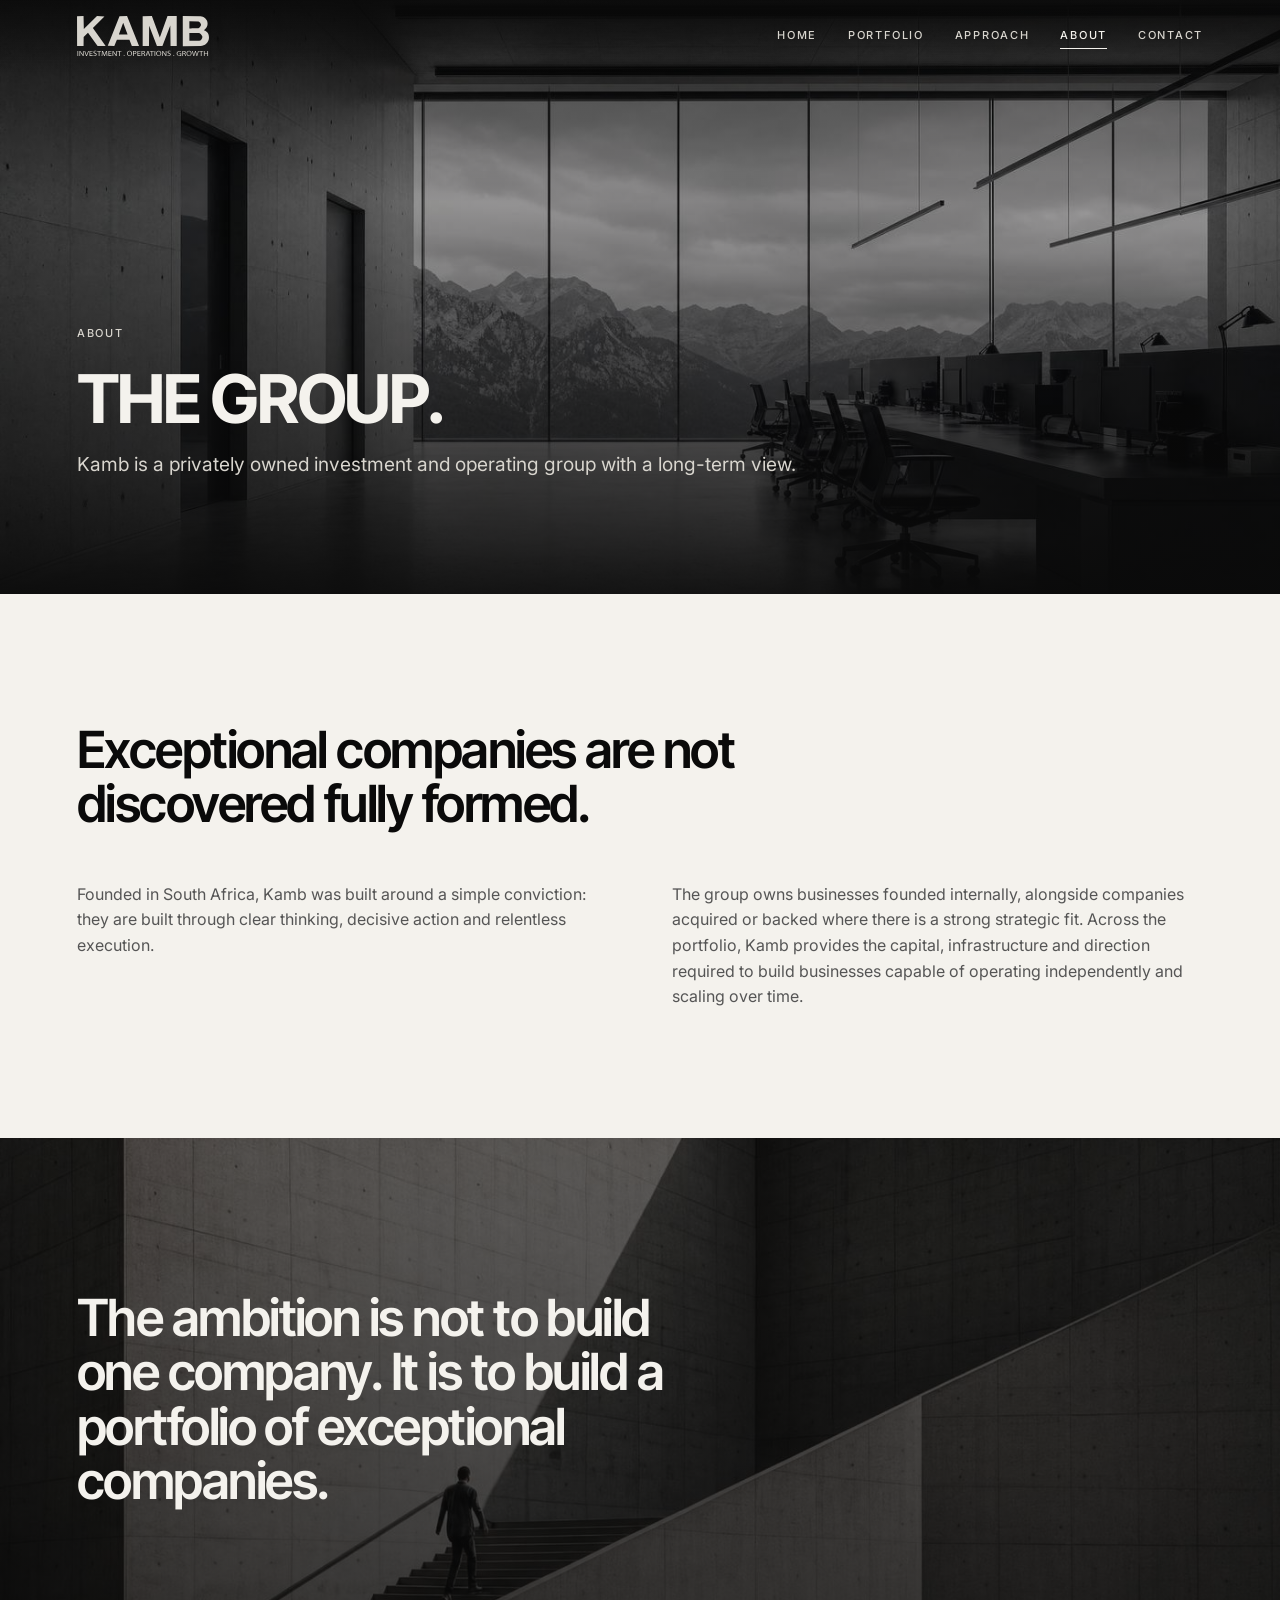
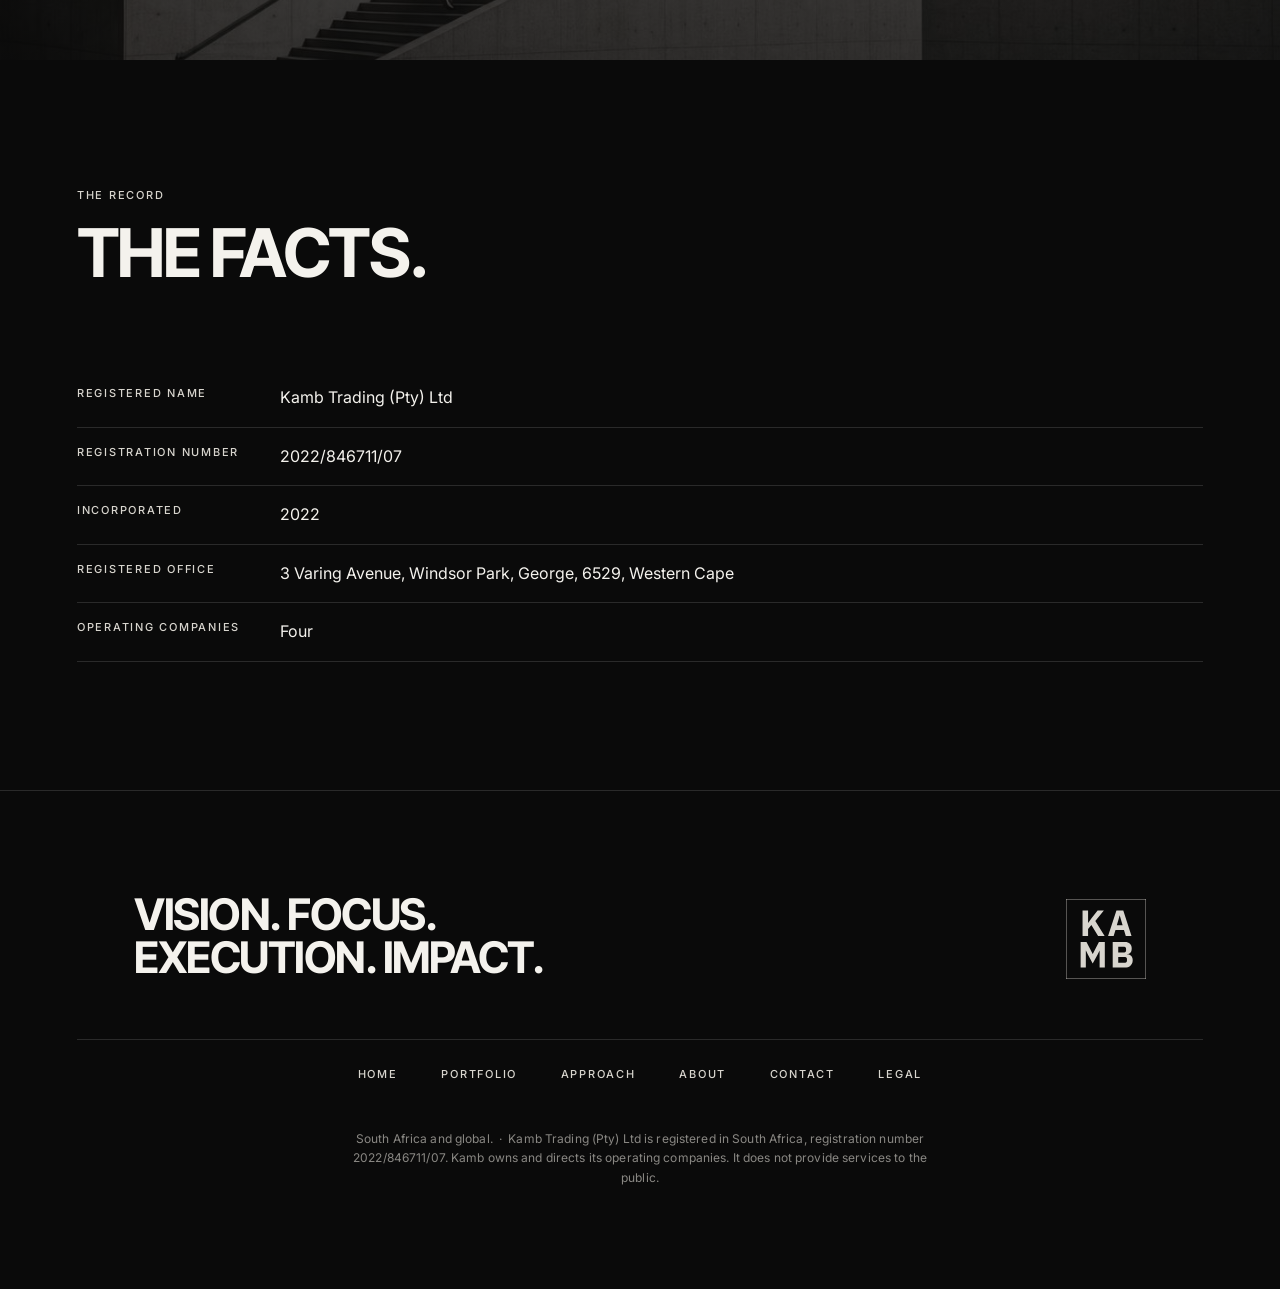
==== commit 24b5546b: "Kamb preview: rebuild with the brand photography" ====
--- a/about/index.html
+++ b/about/index.html
@@ -10,8 +10,8 @@
 <meta property="og:type" content="website">
 <meta property="og:image" content="https://kamb.co.za/assets/img/hero-1400.jpg">
 <meta name="twitter:card" content="summary_large_image">
-<link rel="icon" href="../assets/kamb-block-on-light.svg" type="image/svg+xml">
-<link rel="apple-touch-icon" href="../assets/kamb-block-on-light.svg">
+<link rel="icon" href="../assets/kamb-block-black.svg" type="image/svg+xml">
+<link rel="apple-touch-icon" href="../assets/kamb-block-black.svg">
 <link rel="preconnect" href="https://fonts.googleapis.com">
 <link rel="preconnect" href="https://fonts.gstatic.com" crossorigin>
 <link href="https://fonts.googleapis.com/css2?family=Inter+Tight:wght@500;600;700&family=Inter:wght@400;500;600&display=swap" rel="stylesheet">
@@ -52,7 +52,7 @@
 <footer class="site"><div class="wrap">
   <div class="foot-top">
     <p class="foot-pillars">Vision. Focus.<br>Execution. Impact.</p>
-    <img class="foot-block" src="../assets/kamb-block-on-dark.svg" alt="Kamb" width="82"
+    <img class="foot-block" src="../assets/kamb-block-black.svg" alt="Kamb" width="82"
          height="82">
   </div>
   <nav class="foot-nav" aria-label="Footer"><a href="../">Home</a><a href="../portfolio/">Portfolio</a><a href="../approach/">Approach</a><a href="../about/">About</a><a href="../contact/">Contact</a><a href="../legal/">Legal</a></nav>
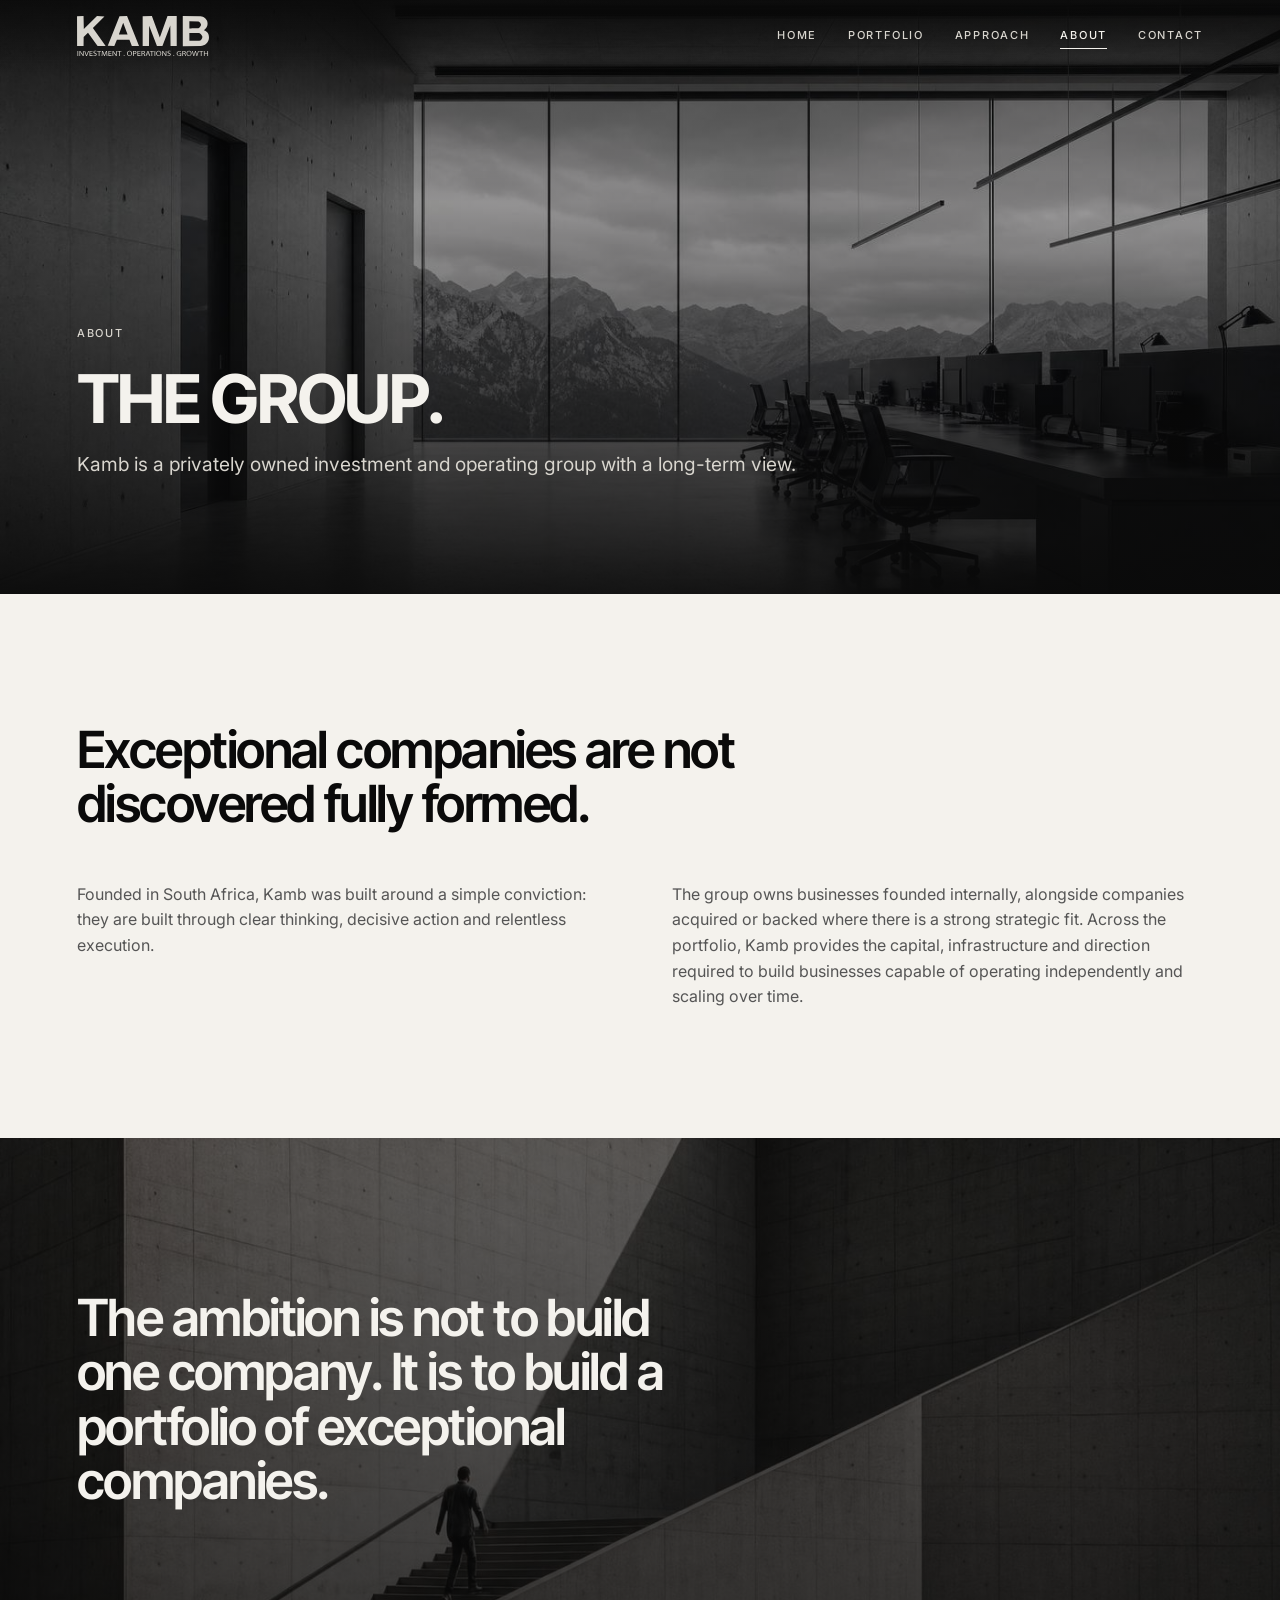
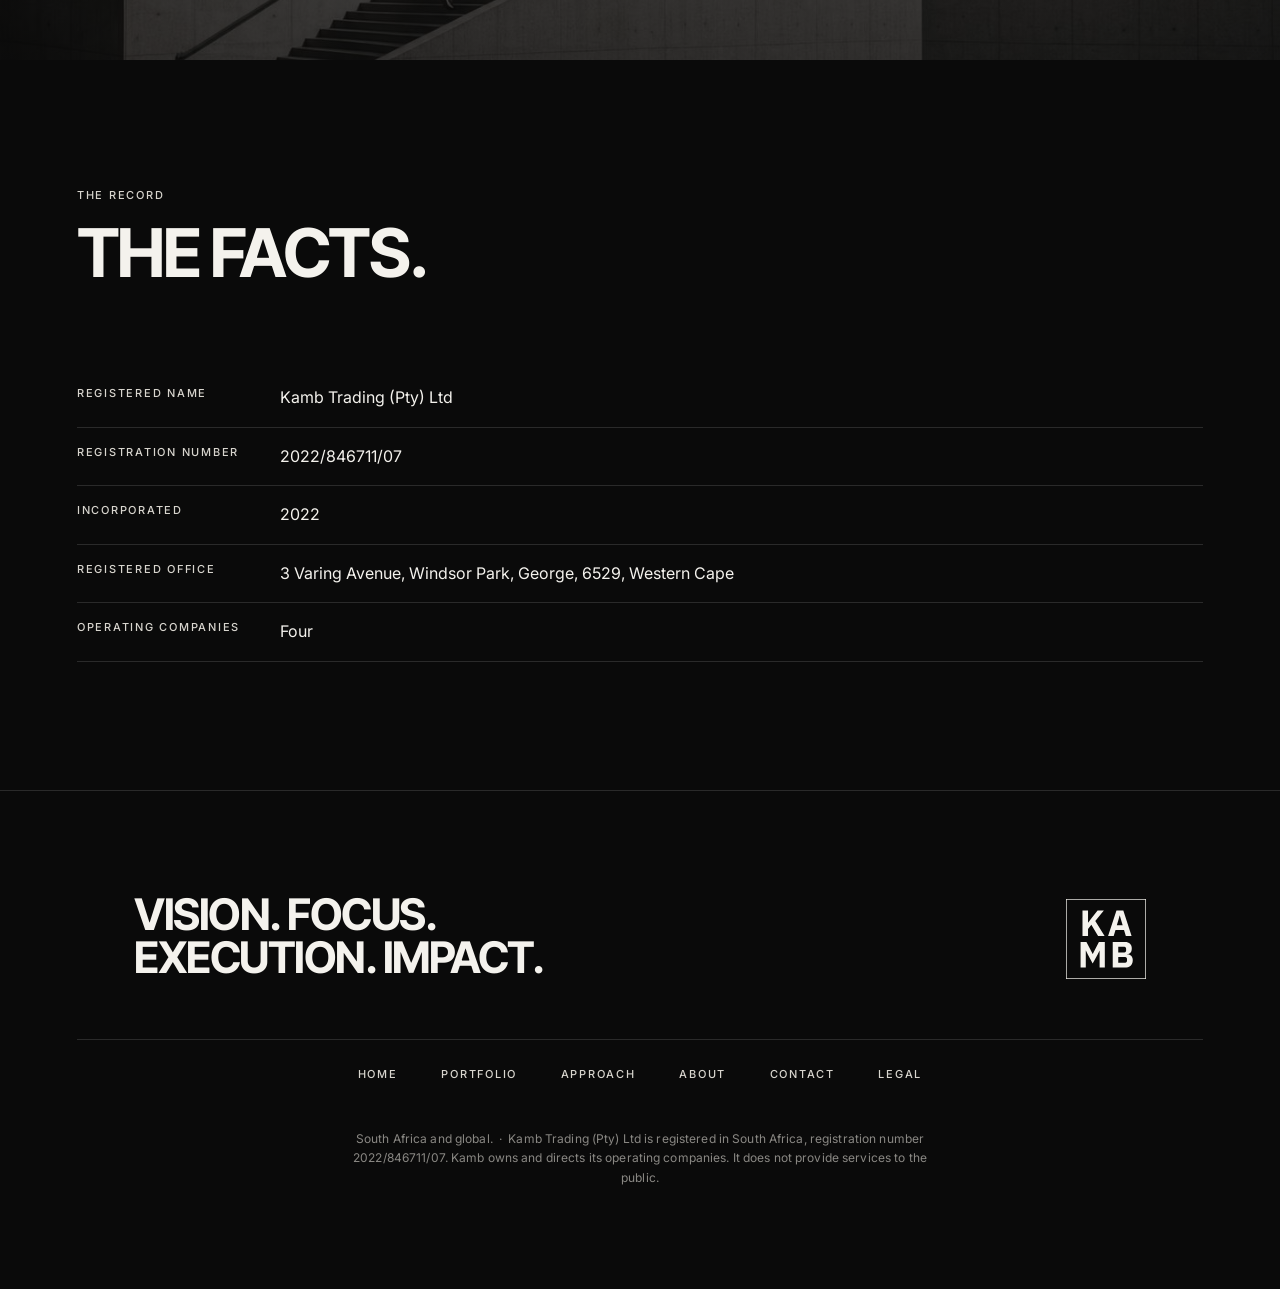
==== commit d912fa82: "Kamb preview: rebuild with the brand photography" ====
--- a/about/index.html
+++ b/about/index.html
@@ -10,8 +10,8 @@
 <meta property="og:type" content="website">
 <meta property="og:image" content="https://kamb.co.za/assets/img/hero-1400.jpg">
 <meta name="twitter:card" content="summary_large_image">
-<link rel="icon" href="../assets/kamb-block-black.svg" type="image/svg+xml">
-<link rel="apple-touch-icon" href="../assets/kamb-block-black.svg">
+<link rel="icon" href="../assets/kamb-block-outline-black.svg" type="image/svg+xml">
+<link rel="apple-touch-icon" href="../assets/kamb-block-outline-black.svg">
 <link rel="preconnect" href="https://fonts.googleapis.com">
 <link rel="preconnect" href="https://fonts.gstatic.com" crossorigin>
 <link href="https://fonts.googleapis.com/css2?family=Inter+Tight:wght@500;600;700&family=Inter:wght@400;500;600&display=swap" rel="stylesheet">
@@ -52,8 +52,8 @@
 <footer class="site"><div class="wrap">
   <div class="foot-top">
     <p class="foot-pillars">Vision. Focus.<br>Execution. Impact.</p>
-    <img class="foot-block" src="../assets/kamb-block-black.svg" alt="Kamb" width="82"
-         height="82">
+    <img class="foot-block" src="../assets/kamb-block-outline-bone.svg" alt="Kamb"
+         width="82" height="82">
   </div>
   <nav class="foot-nav" aria-label="Footer"><a href="../">Home</a><a href="../portfolio/">Portfolio</a><a href="../approach/">Approach</a><a href="../about/">About</a><a href="../contact/">Contact</a><a href="../legal/">Legal</a></nav>
   <p class="legal">South Africa and global. &nbsp;&middot;&nbsp; Kamb Trading (Pty) Ltd is registered in South
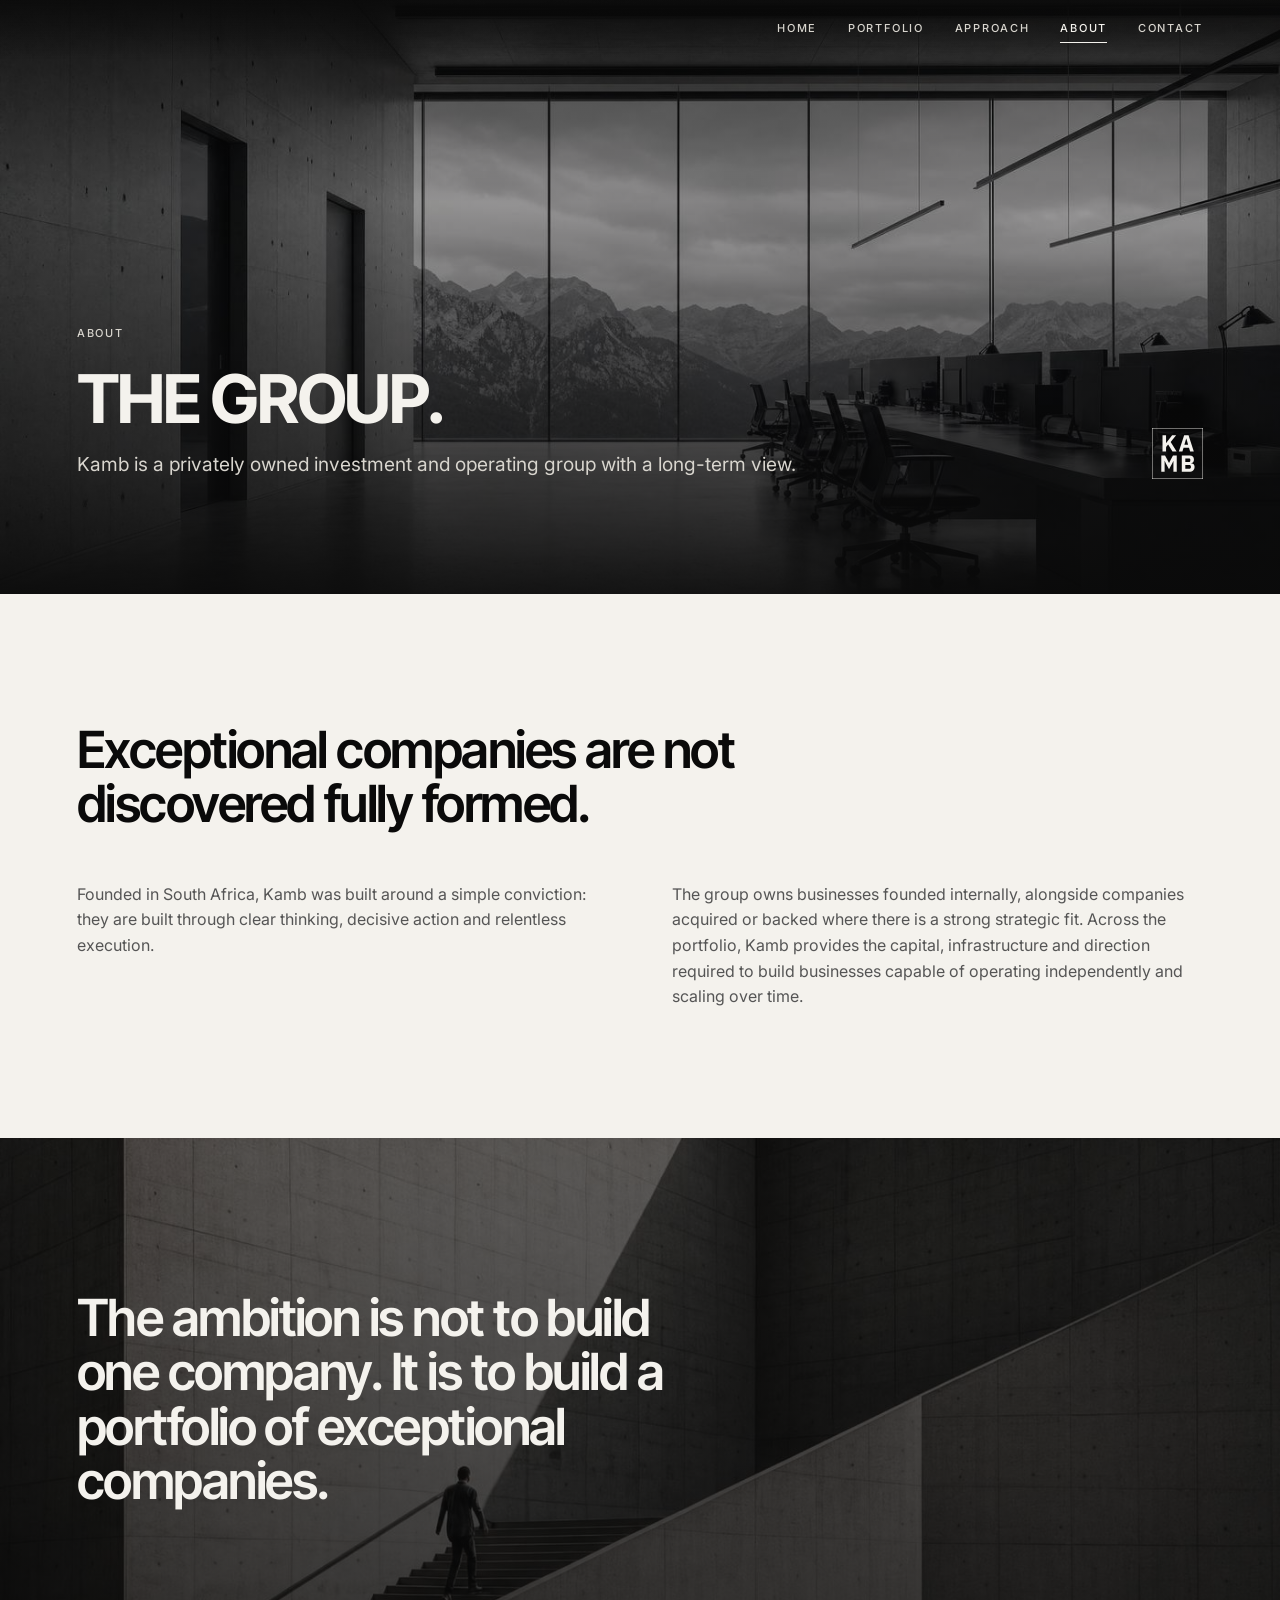
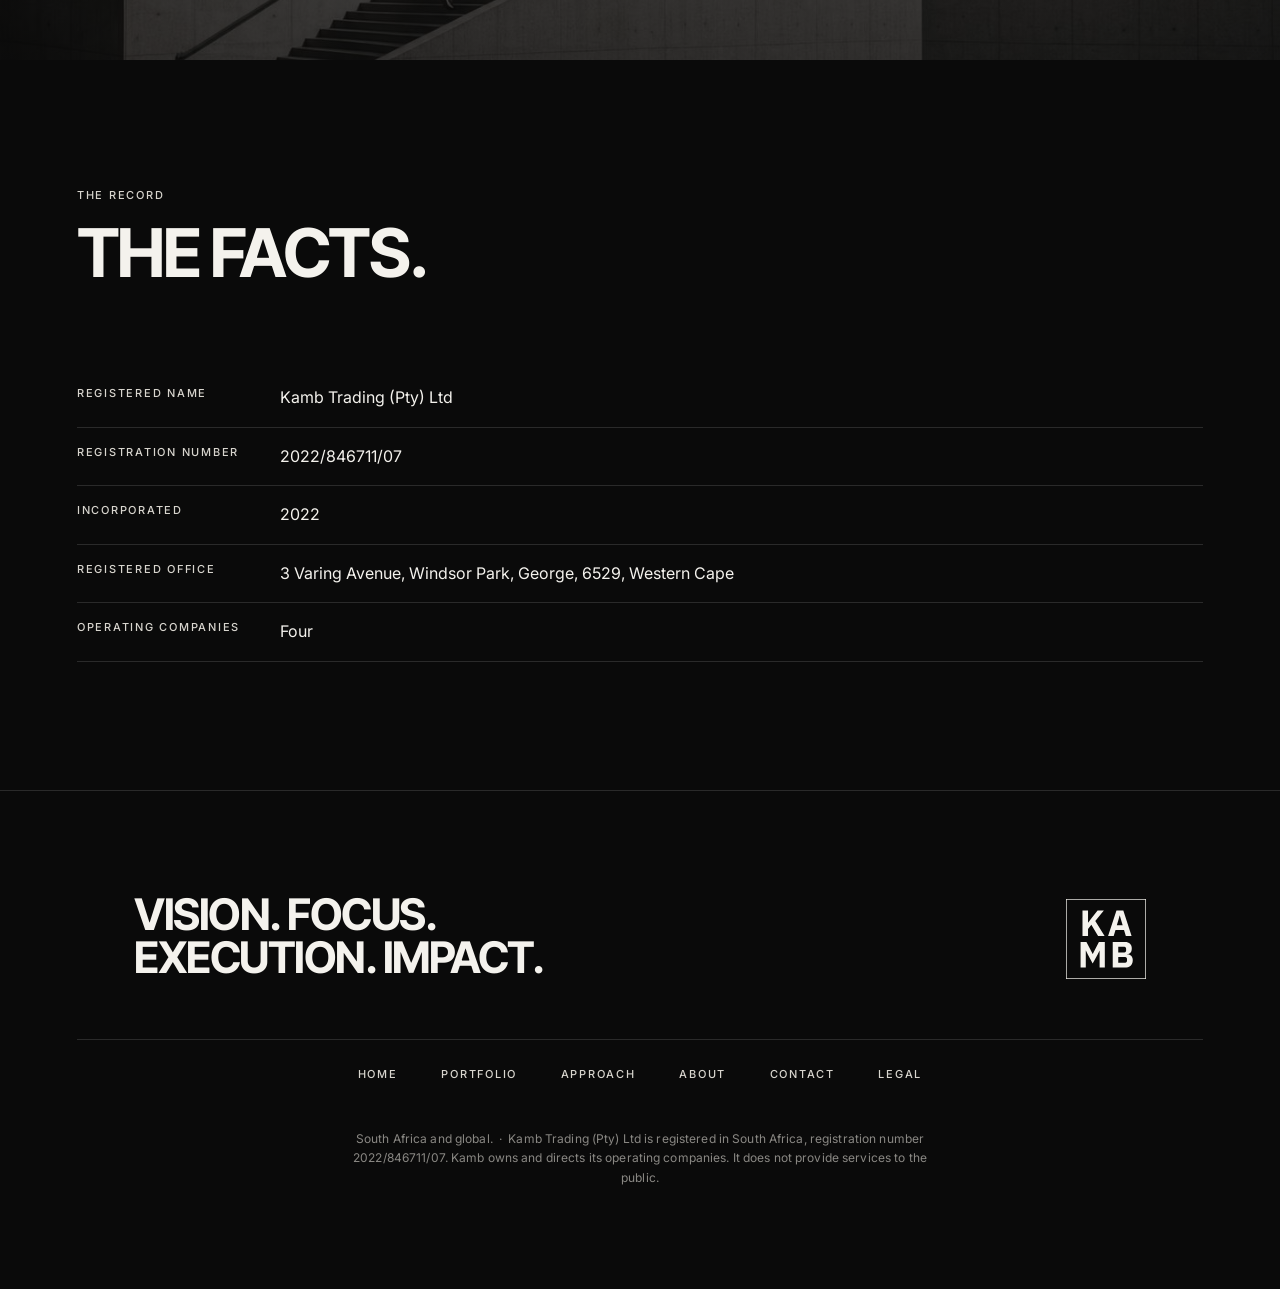
==== commit 5f35516d: "Kamb preview: rebuild with the brand photography" ====
--- a/about/index.html
+++ b/about/index.html
@@ -19,14 +19,19 @@
 </head><body>
 <a class="skip" href="#main">Skip to content</a>
 <header class="site"><div class="bar"><div class="bar-in">
-  <a class="brand" href="../" aria-label="Kamb, home"><img class="logo" src="../assets/kamb-wordmark-on-dark.svg" alt="Kamb" width="132" height="40"></a>
   <nav aria-label="Primary"><a href="../">Home</a><a href="../portfolio/">Portfolio</a><a href="../approach/">Approach</a><a href="../about/" aria-current="page">About</a><a href="../contact/">Contact</a></nav>
 </div></div></header>
 <main id="main"><section class="bleed bleed-mid on-black"><img src="../assets/img/hero-about-2400.jpg" srcset="../assets/img/hero-about-1400.jpg 1400w, ../assets/img/hero-about-2400.jpg 2400w" sizes="100vw" width="2400" height="1350" alt="An empty concrete workspace opening onto a mountain range." decoding="async" loading="lazy"><div class="wrap">
-  <span class="over">About</span>
-  <h1 class="sub" style="margin:22px 0 20px">The group.</h1>
-  <p class="lede muted">Kamb is a privately owned investment and operating group with a
-  long-term view.</p></div></section>
+  <div style="display:flex;justify-content:space-between;align-items:flex-end;gap:40px">
+    <div>
+      <span class="over">About</span>
+      <h1 class="sub" style="margin:22px 0 20px">The group.</h1>
+      <p class="lede muted">Kamb is a privately owned investment and operating group with a
+      long-term view.</p>
+    </div>
+    <img class="hero-mark" style="margin:0;flex:none"
+         src="../assets/kamb-block-outline-bone.svg" alt="" width="72" height="72">
+  </div></div></section>
 <section class="on-bone"><div class="wrap rv">
   <p class="say-big">Exceptional companies are not discovered fully formed.</p>
   <div class="cols-2" style="margin-top:clamp(34px,4vw,56px)">
--- a/assets/kamb.css
+++ b/assets/kamb.css
@@ -68,10 +68,8 @@
   backdrop-filter:saturate(140%) blur(14px)}
 .bar{position:relative}
 .bar{padding:16px var(--pad)}
-.bar-in{display:flex;align-items:center;justify-content:space-between;gap:24px;
+.bar-in{display:flex;align-items:center;justify-content:flex-end;gap:24px;
   max-width:var(--max);margin:0 auto}
-.bar .logo{width:132px;flex:none;opacity:0;transition:opacity .45s var(--ease)}
-header.site.solid .bar .logo,.bar .brand:focus-visible .logo{opacity:1}
 .bar nav{display:flex;gap:clamp(14px,2.4vw,34px);overflow-x:auto;scrollbar-width:none;
   -webkit-overflow-scrolling:touch}
 .bar nav::-webkit-scrollbar{display:none}
@@ -397,14 +395,12 @@
 @media (max-width:719px){
   .adv{grid-template-columns:1fr;gap:8px}
   .bar{padding-top:12px;padding-bottom:12px}
-  .bar-in{flex-direction:column;align-items:flex-start;gap:10px}
-  .bar .logo{width:32px}
+  .bar-in{justify-content:flex-start}
   .bar nav{flex-wrap:wrap;overflow:visible;gap:8px 18px}
   /* The wrapped nav makes the bar about 105px tall. Fixed, that is a permanent lid on a
      844px screen, so on phones the header scrolls away instead. The hero loses its bleed
      to the very top edge; it keeps 92svh, which is the trade worth making. */
   header.site{position:static;background:var(--black);border-bottom-color:var(--hair-dark)}
   header.site::before{display:none}
-  .bar .logo{opacity:1;width:112px}
   .bleed-tall{min-height:min(92svh,760px)}
 }
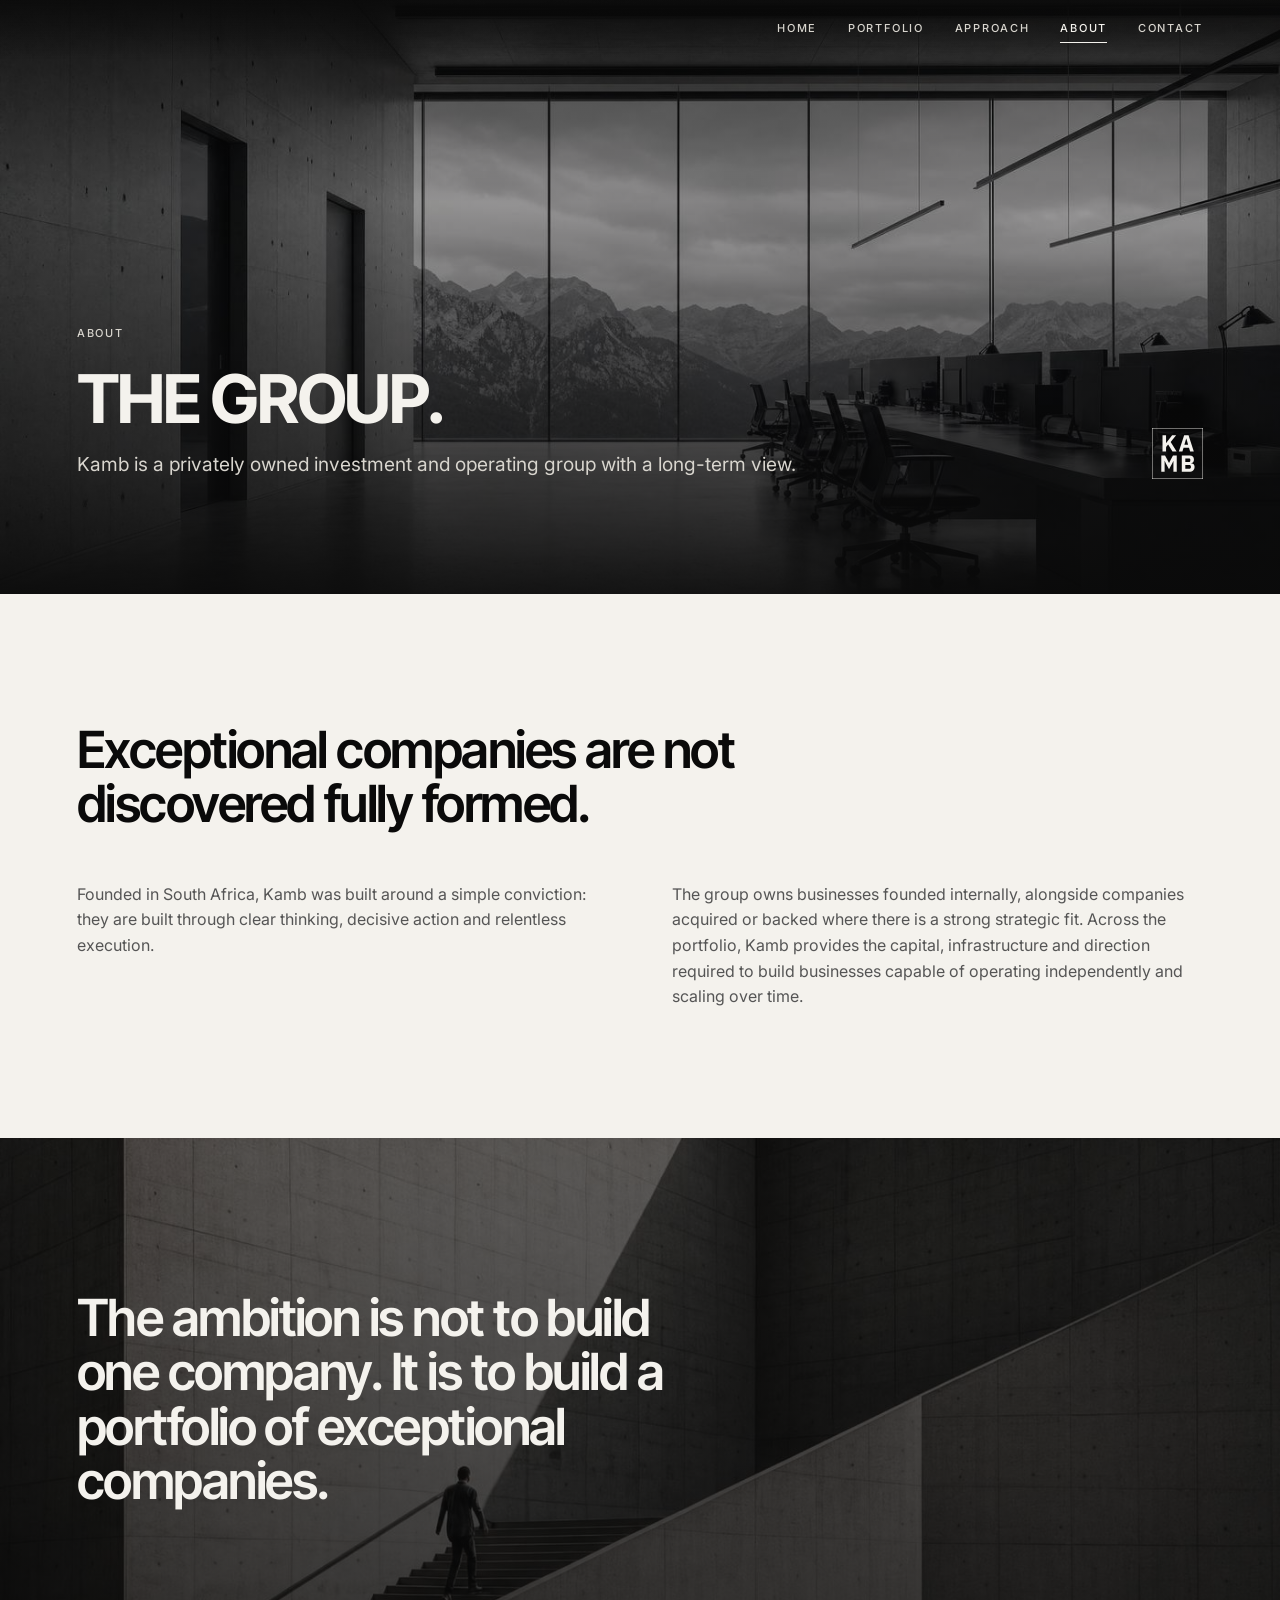
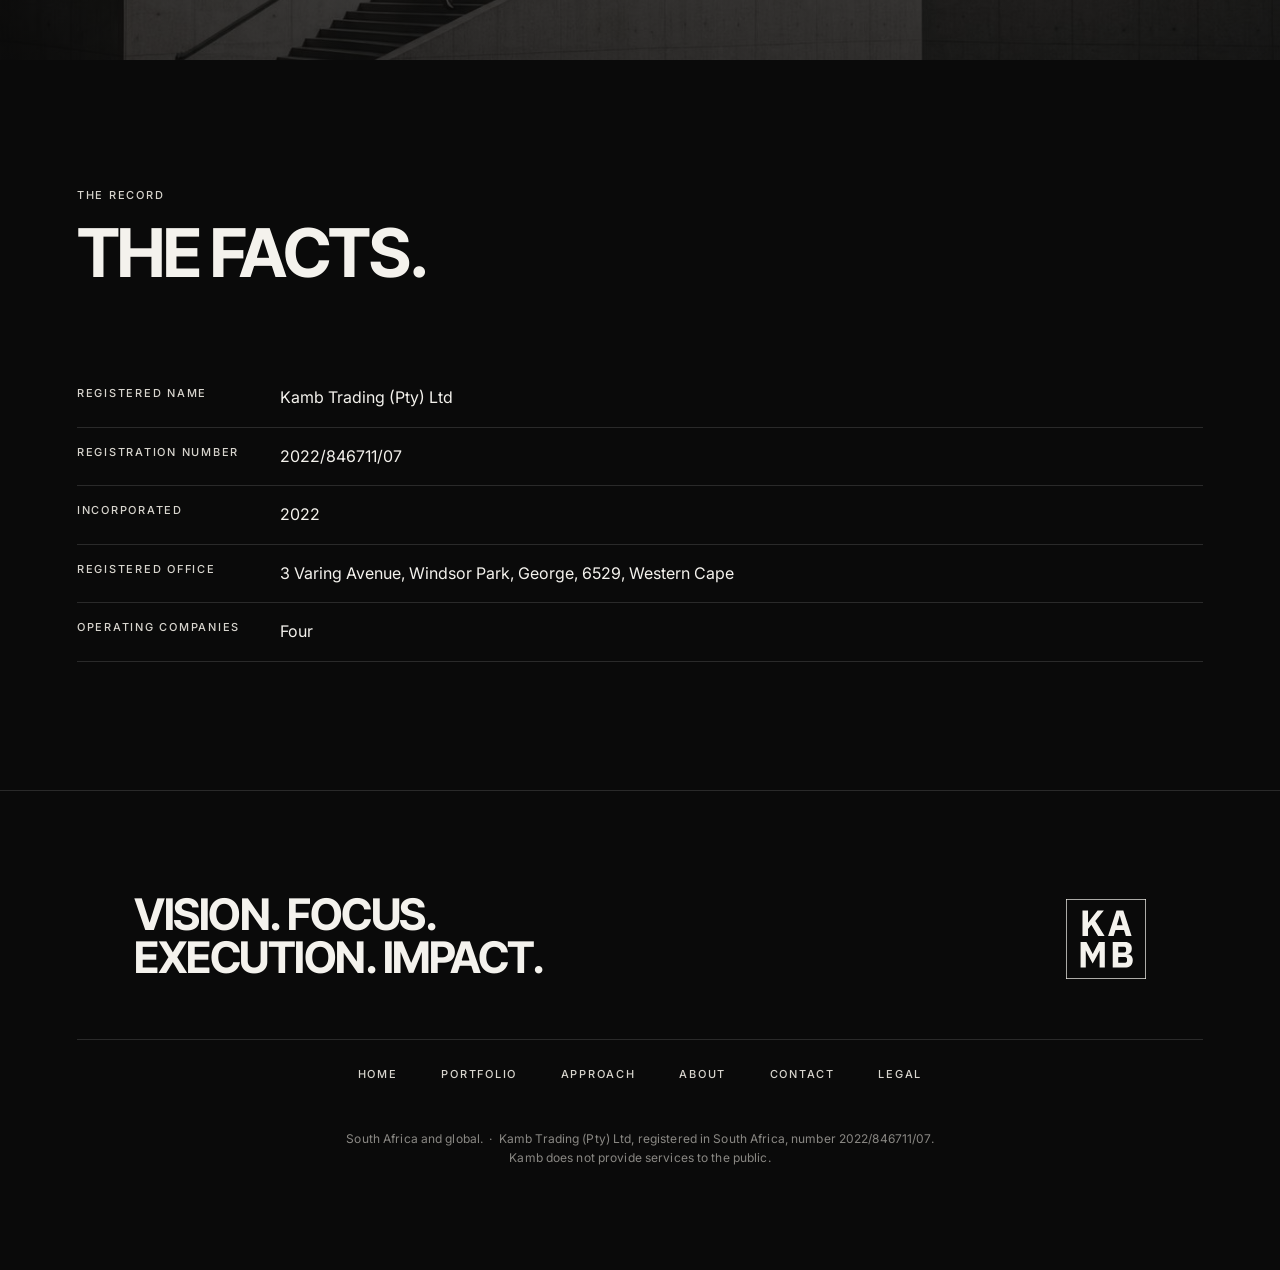
==== commit f9b69863: "Kamb preview: rebuild with the brand photography" ====
--- a/about/index.html
+++ b/about/index.html
@@ -61,9 +61,9 @@
          width="82" height="82">
   </div>
   <nav class="foot-nav" aria-label="Footer"><a href="../">Home</a><a href="../portfolio/">Portfolio</a><a href="../approach/">Approach</a><a href="../about/">About</a><a href="../contact/">Contact</a><a href="../legal/">Legal</a></nav>
-  <p class="legal">South Africa and global. &nbsp;&middot;&nbsp; Kamb Trading (Pty) Ltd is registered in South
-  Africa, registration number 2022/846711/07. Kamb owns and directs its operating companies.
-  It does not provide services to the public.</p>
+  <p class="legal">South Africa and global. &nbsp;&middot;&nbsp; Kamb Trading (Pty) Ltd,
+  registered in South Africa, number 2022/846711/07. Kamb does not provide services to the
+  public.</p>
 </div></footer>
 <script>(function(){
   var d=document.documentElement;d.classList.add('js');
--- a/assets/kamb.css
+++ b/assets/kamb.css
@@ -22,15 +22,17 @@
 .on-black{background:var(--black);color:var(--bone)}
 .on-bone{background:var(--bone);color:var(--black)}
 .on-stone{background:var(--stone);color:var(--black)}
-.on-stone.textured{position:relative;isolation:isolate;overflow:hidden}
-.on-stone.textured>img{position:absolute;inset:0;width:100%;height:100%;object-fit:cover;
-  z-index:-2;opacity:.30;filter:grayscale(1) brightness(1.9) contrast(.55)}
-.on-stone.textured::after{content:"";position:absolute;inset:0;z-index:-1;
-  background:linear-gradient(180deg,rgba(216,213,206,.62) 0%,rgba(216,213,206,.44) 50%,
-    rgba(216,213,206,.7) 100%)}
 .on-stone .muted{color:var(--black)}
 .on-stone .over{color:var(--graphite)}
 .on-stone .dev-rule{background:var(--graphite)}
+
+/* A section that IS a photograph. Tarryn 01/09/2026: "remove the layer over the image."
+   So there is no scrim of any kind here - no veil, no gradient, no filter. It works only
+   because of the frame she chose: b10's lower half is already deep shadow, so the band
+   carries bone type the way the photograph is lit rather than because a rectangle was
+   painted over it. **A different frame in this slot will need checking, not assuming.** */
+.photo-band{display:block;background:var(--black);line-height:0}
+.photo-band img{width:100%;height:clamp(280px,44svh,520px);object-fit:cover}
 
 /* --- type: two extremes, nothing between --- */
 h1,h2,h3{font-family:var(--display);font-weight:700;letter-spacing:-0.035em;
@@ -92,8 +94,8 @@
   padding:clamp(56px,9vw,120px) var(--pad);overflow:hidden}
 .bleed>img{position:absolute;inset:0;width:100%;height:100%;object-fit:cover;z-index:-2}
 .bleed::after{content:"";position:absolute;inset:0;z-index:-1;
-  background:linear-gradient(180deg,rgba(10,10,10,.62) 0%,rgba(10,10,10,.24) 38%,
-    rgba(10,10,10,.52) 74%,rgba(10,10,10,.88) 100%)}
+  background:linear-gradient(180deg,rgba(10,10,10,.82) 0%,rgba(10,10,10,.46) 38%,
+    rgba(10,10,10,.70) 74%,rgba(10,10,10,.96) 100%)}
 .bleed .wrap{width:100%}
 /* The light variant. Same photograph, a bone wash instead of a black one, and the type
    inverts with it. The header has to invert too or the nav disappears into the sky - see
@@ -101,20 +103,21 @@
 .bleed.light{color:var(--black)}
 .bleed.light::after{background:linear-gradient(180deg,rgba(216,213,206,.70) 0%,
   rgba(216,213,206,.56) 42%,rgba(216,213,206,.72) 100%)}
-.bleed.light .over{color:var(--graphite)}
+.bleed.light .over{color:var(--black)}
 .bleed.light .muted{color:var(--graphite)}
 .bleed.light .dev-rule{background:var(--stone)}
 .bleed-tall{min-height:min(100svh,980px);align-items:flex-end}
 .bleed-tall::before{content:"";position:absolute;inset:0;z-index:-1;
-  background:linear-gradient(90deg,rgba(10,10,10,.78) 0%,rgba(10,10,10,.42) 42%,
+  background:linear-gradient(90deg,rgba(10,10,10,.92) 0%,rgba(10,10,10,.62) 42%,
     rgba(10,10,10,0) 72%)}
 @media (max-width:719px){.bleed-tall::before{background:rgba(10,10,10,.42)}}
 .bleed-mid{min-height:min(66svh,680px);align-items:flex-end}
+.bleed-mid.high{align-items:center}
 .bleed-deep{min-height:min(82svh,860px);align-items:flex-end}
 .bleed-mid::after{background:linear-gradient(180deg,rgba(10,10,10,.76) 0%,
   rgba(10,10,10,.40) 34%,rgba(10,10,10,.72) 76%,rgba(10,10,10,.94) 100%)}
-.bleed-mid.light::after{background:linear-gradient(180deg,rgba(216,213,206,.74) 0%,
-  rgba(216,213,206,.58) 38%,rgba(216,213,206,.66) 78%,rgba(216,213,206,.78) 100%)}
+.bleed-mid.light::after{background:linear-gradient(180deg,rgba(216,213,206,.10) 0%,
+  rgba(216,213,206,.04) 45%,rgba(216,213,206,.16) 100%)}
 .bleed-band{min-height:min(58svh,560px);align-items:center;justify-content:flex-start}
 .bleed-band::after{background:linear-gradient(180deg,rgba(10,10,10,.58) 0%,
   rgba(10,10,10,.78) 100%)}
@@ -170,6 +173,14 @@
 .pil p{color:var(--stone);font-size:14px}
 .pil .dev{margin-bottom:14px}
 .pil .dev .over{color:rgba(244,242,237,.82)}
+
+/* The pillar blocks on Approach run their pictures a little smaller than the portfolio
+   blocks do - the text beside them is longer, and a full-width figure made the pair feel
+   top heavy. */
+.ed.pillar-ed .ed-fig{max-width:84%}
+.ed.pillar-ed:not(.flip) .ed-fig{margin-right:auto}
+.ed.pillar-ed.flip .ed-fig{margin-left:auto}
+@media (max-width:719px){.ed.pillar-ed .ed-fig{max-width:100%}}
 
 /* --- editorial block: one picture, one column of words, alternating --------- */
 .ed{display:grid;gap:clamp(24px,4vw,64px);align-items:center;
@@ -281,27 +292,29 @@
    text much smaller, maybe even a line with dots for each process question, like a graph."
    Five nodes on one hairline. Squares rather than dots, because the brand has no rounded
    corners anywhere else and a circle here would be the only one on the site. */
-.track{position:relative;display:grid;grid-template-columns:repeat(5,1fr);
-  margin-top:clamp(34px,4vw,56px)}
-.track::before{content:"";position:absolute;top:33px;left:10%;right:10%;height:1px;
-  background:var(--hair-dark)}
-.on-stone .track::before{background:var(--graphite)}
-.on-stone .node p{color:var(--black)}
-.on-stone .node .pip{background:var(--black)}
+.track{--num:clamp(2rem,3.2vw,2.8rem);position:relative;display:grid;
+  grid-template-columns:repeat(5,1fr);margin-top:clamp(34px,4vw,56px)}
+/* The rule runs through the MIDDLE of the numerals. Tying its offset to half the numeral's
+   own font size holds that at every width, where a hand-picked pixel only held at one. */
+.track::before{content:"";position:absolute;top:calc(var(--num) * .5);left:10%;right:10%;
+  height:1px;background:var(--hair-dark)}
+
 .node{display:flex;flex-direction:column;align-items:center;text-align:center;
   padding:0 clamp(8px,1vw,18px)}
-.node .over{margin-bottom:16px}
-.node .pip{width:9px;height:9px;background:var(--bone);margin-bottom:22px;
-  position:relative;z-index:1}
+/* A bold numeral instead of the NN / TT device and a pip - Tarryn 01/09/2026. Five short
+   questions on one line do not need the sequence device; one glyph says it. The numeral
+   carries the section ground as its own background so it knocks a gap in the rule. */
+.node .num{font-family:var(--display);font-weight:700;letter-spacing:-0.03em;
+  font-size:var(--num);line-height:1;color:var(--bone);margin-bottom:22px;
+  position:relative;z-index:1;padding:0 16px;background:var(--black)}
 .node p{font-size:15px;line-height:1.45;color:var(--stone);max-width:22ch}
 @media (max-width:719px){
   .track{grid-template-columns:1fr;gap:0}
-  .track::before{top:0;bottom:0;left:4px;right:auto;width:1px;height:auto}
-  .node{flex-direction:row;align-items:baseline;gap:18px;text-align:left;padding:0 0 0 24px}
-  .node .over{margin:0;order:2}
-  .node .pip{position:absolute;left:0;margin:0;transform:translateY(8px)}
-  .node p{max-width:none;order:1;flex:1}
-  .node{position:relative;padding-bottom:22px}
+  .track::before{top:0;bottom:0;left:15px;right:auto;width:1px;height:auto}
+  .node{position:relative;flex-direction:row;align-items:baseline;gap:20px;text-align:left;
+    padding:0 0 26px 0}
+  .node .num{margin:0;font-size:1.6rem;min-width:32px;text-align:center;padding:0}
+  .node p{max-width:none;flex:1}
 }
 
 /* --- statement --- */
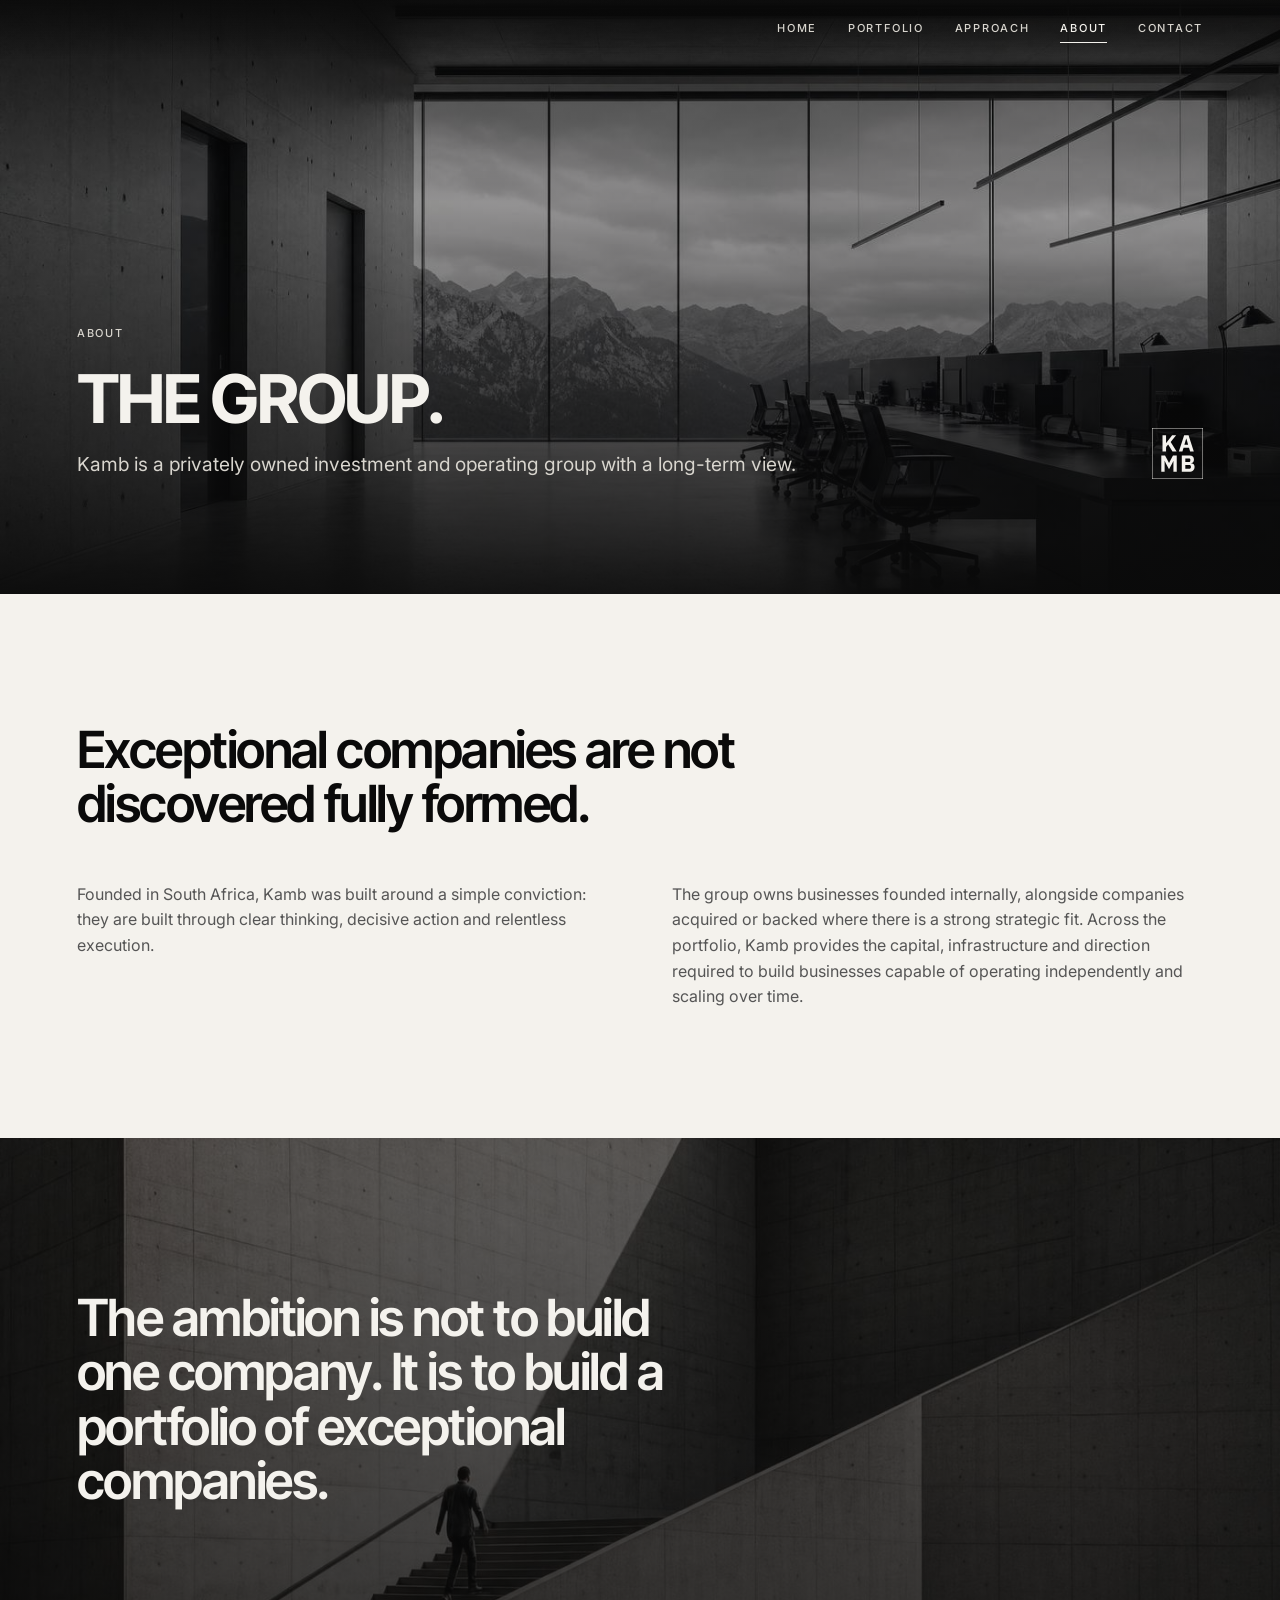
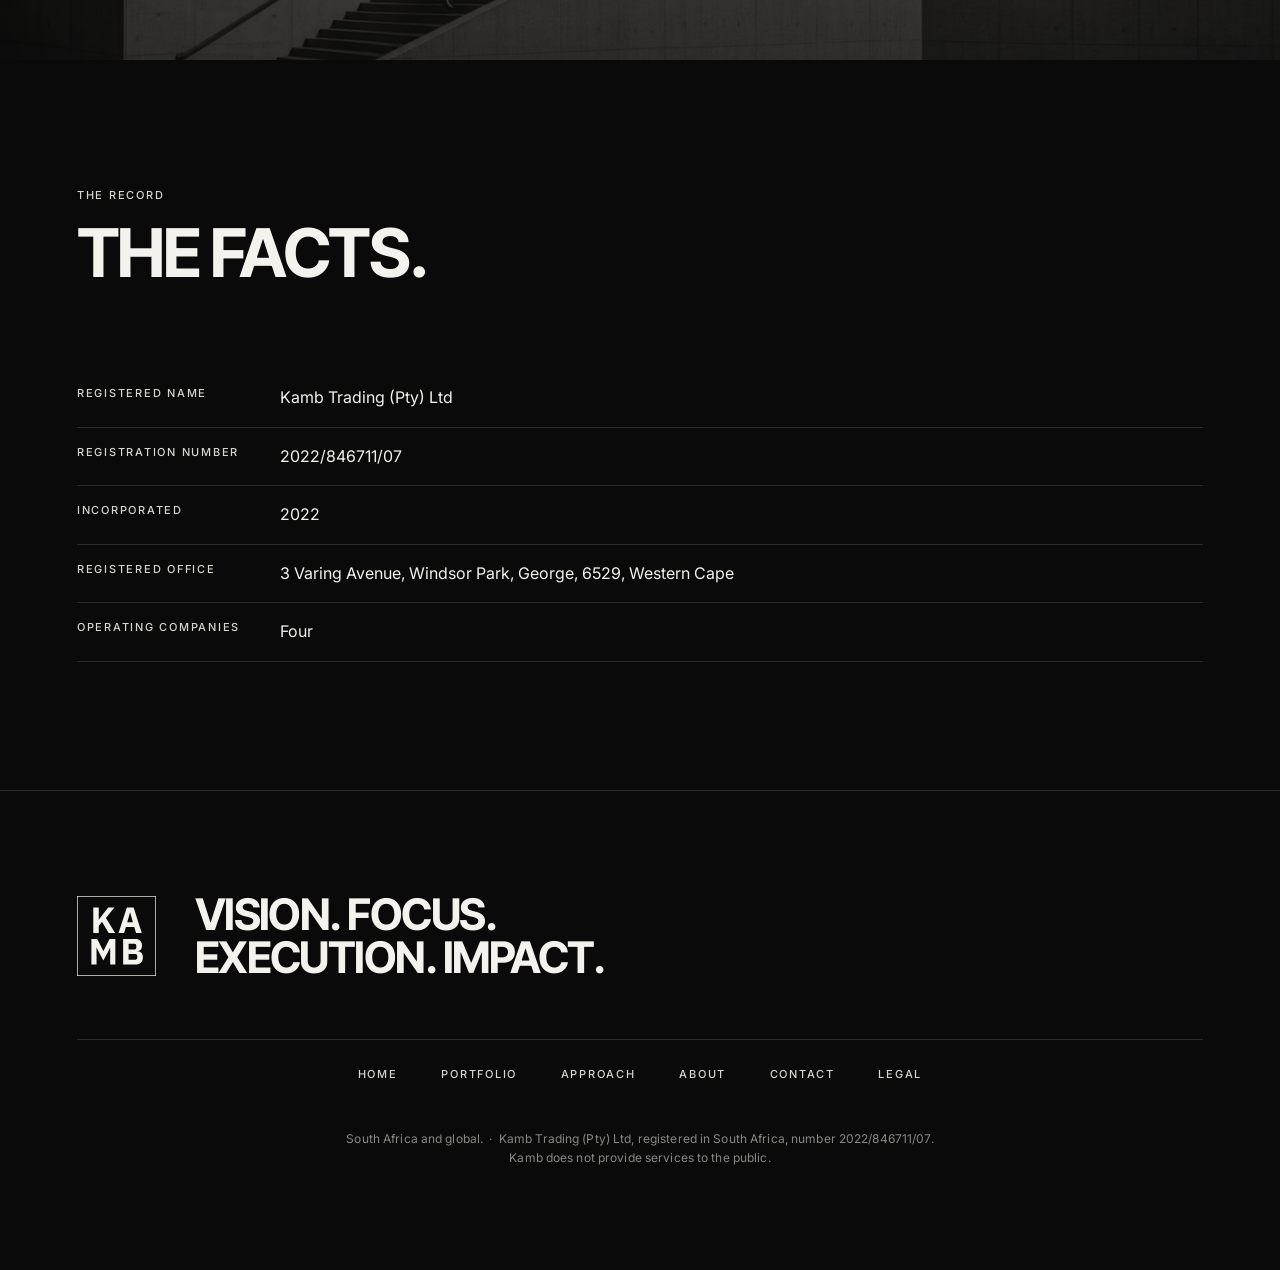
==== commit 55416717: "Kamb preview: rebuild with the brand photography" ====
--- a/about/index.html
+++ b/about/index.html
@@ -56,9 +56,9 @@
 </main>
 <footer class="site"><div class="wrap">
   <div class="foot-top">
-    <p class="foot-pillars">Vision. Focus.<br>Execution. Impact.</p>
     <img class="foot-block" src="../assets/kamb-block-outline-bone.svg" alt="Kamb"
          width="82" height="82">
+    <p class="foot-pillars">Vision. Focus.<br>Execution. Impact.</p>
   </div>
   <nav class="foot-nav" aria-label="Footer"><a href="../">Home</a><a href="../portfolio/">Portfolio</a><a href="../approach/">Approach</a><a href="../about/">About</a><a href="../contact/">Contact</a><a href="../legal/">Legal</a></nav>
   <p class="legal">South Africa and global. &nbsp;&middot;&nbsp; Kamb Trading (Pty) Ltd,
--- a/assets/kamb.css
+++ b/assets/kamb.css
@@ -379,8 +379,8 @@
 /* --- footer --- */
 footer.site{background:var(--black);color:var(--bone);
   padding:clamp(56px,8vw,110px) var(--pad);border-top:1px solid var(--hair-dark)}
-.foot-top{display:flex;align-items:flex-end;justify-content:space-between;gap:32px;
-  margin-bottom:clamp(34px,5vw,60px);padding:0 clamp(0px,4.5vw,96px)}
+.foot-top{display:flex;align-items:center;justify-content:flex-start;
+  gap:clamp(22px,3vw,46px);margin-bottom:clamp(34px,5vw,60px)}
 .foot-pillars{font-family:var(--display);font-weight:700;letter-spacing:-0.035em;
   line-height:0.98;font-size:clamp(1.6rem,3.4vw,2.9rem);text-transform:uppercase;
   max-width:none}
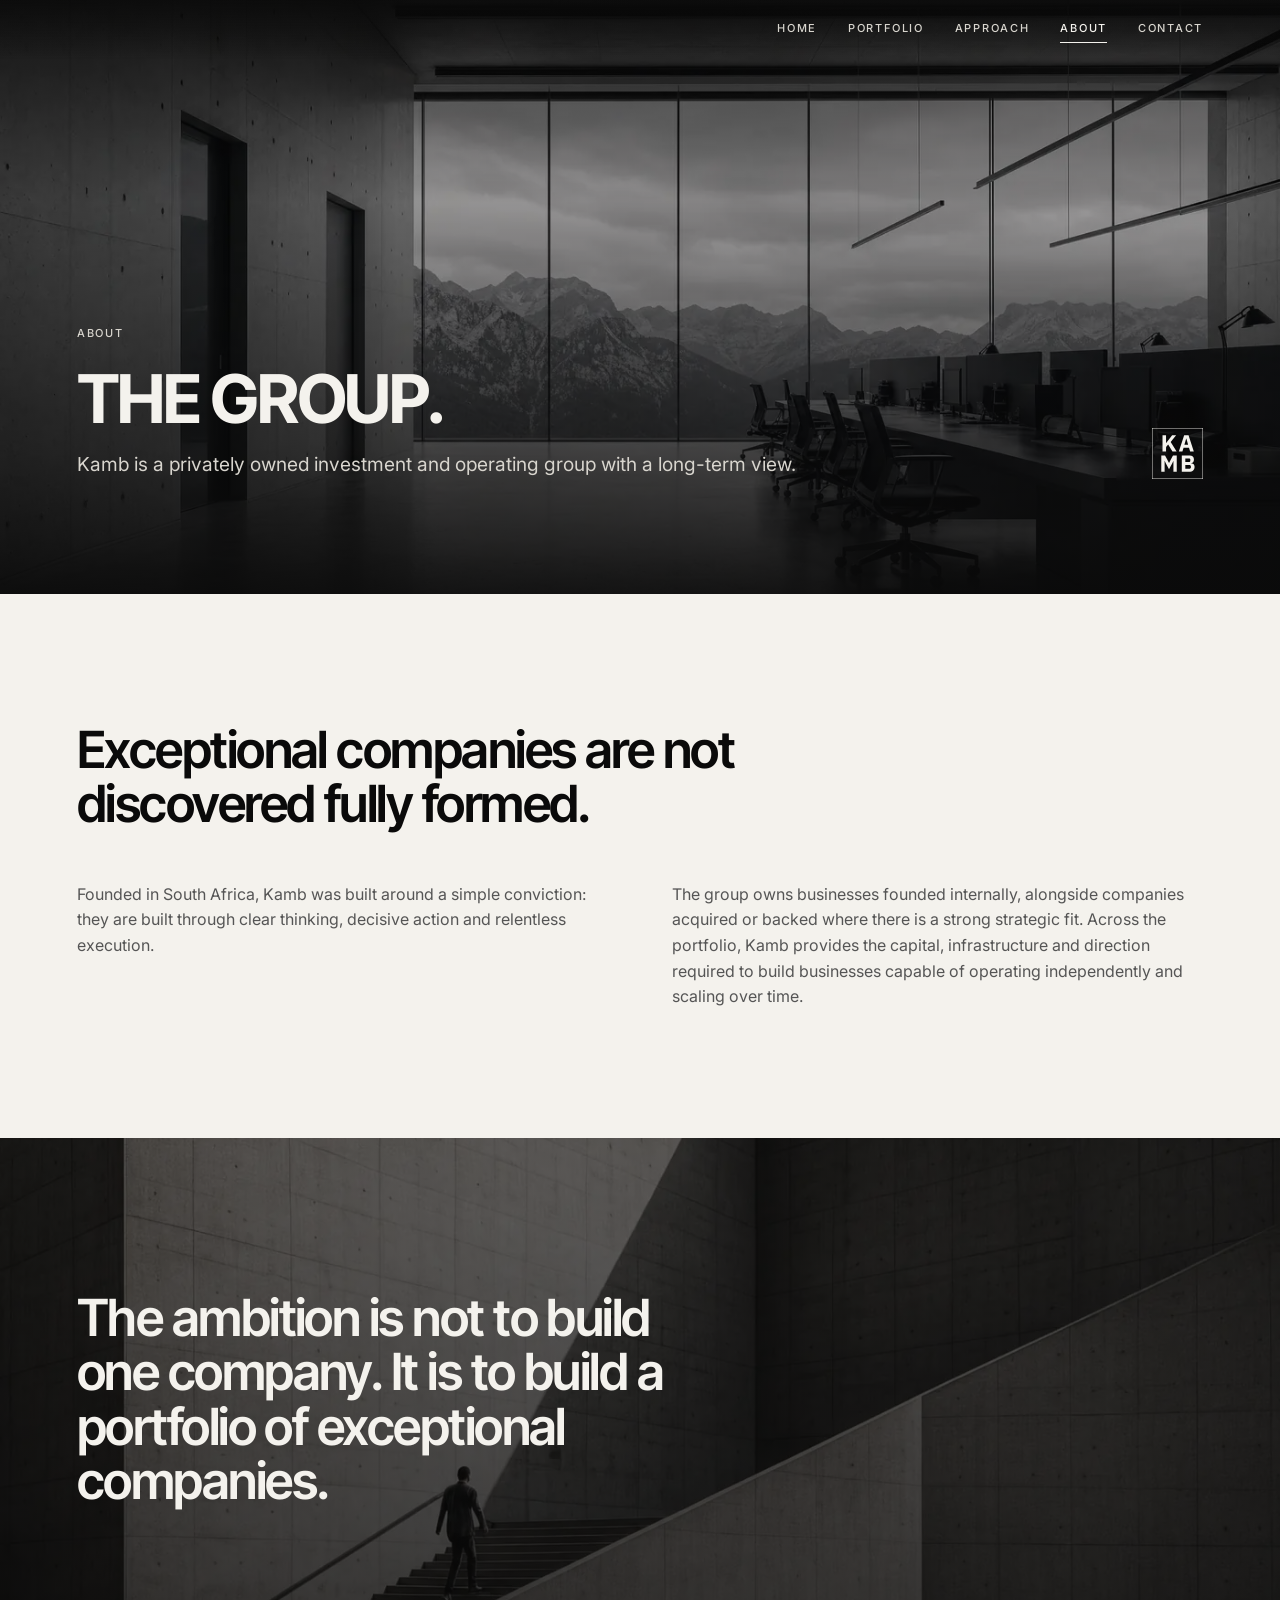
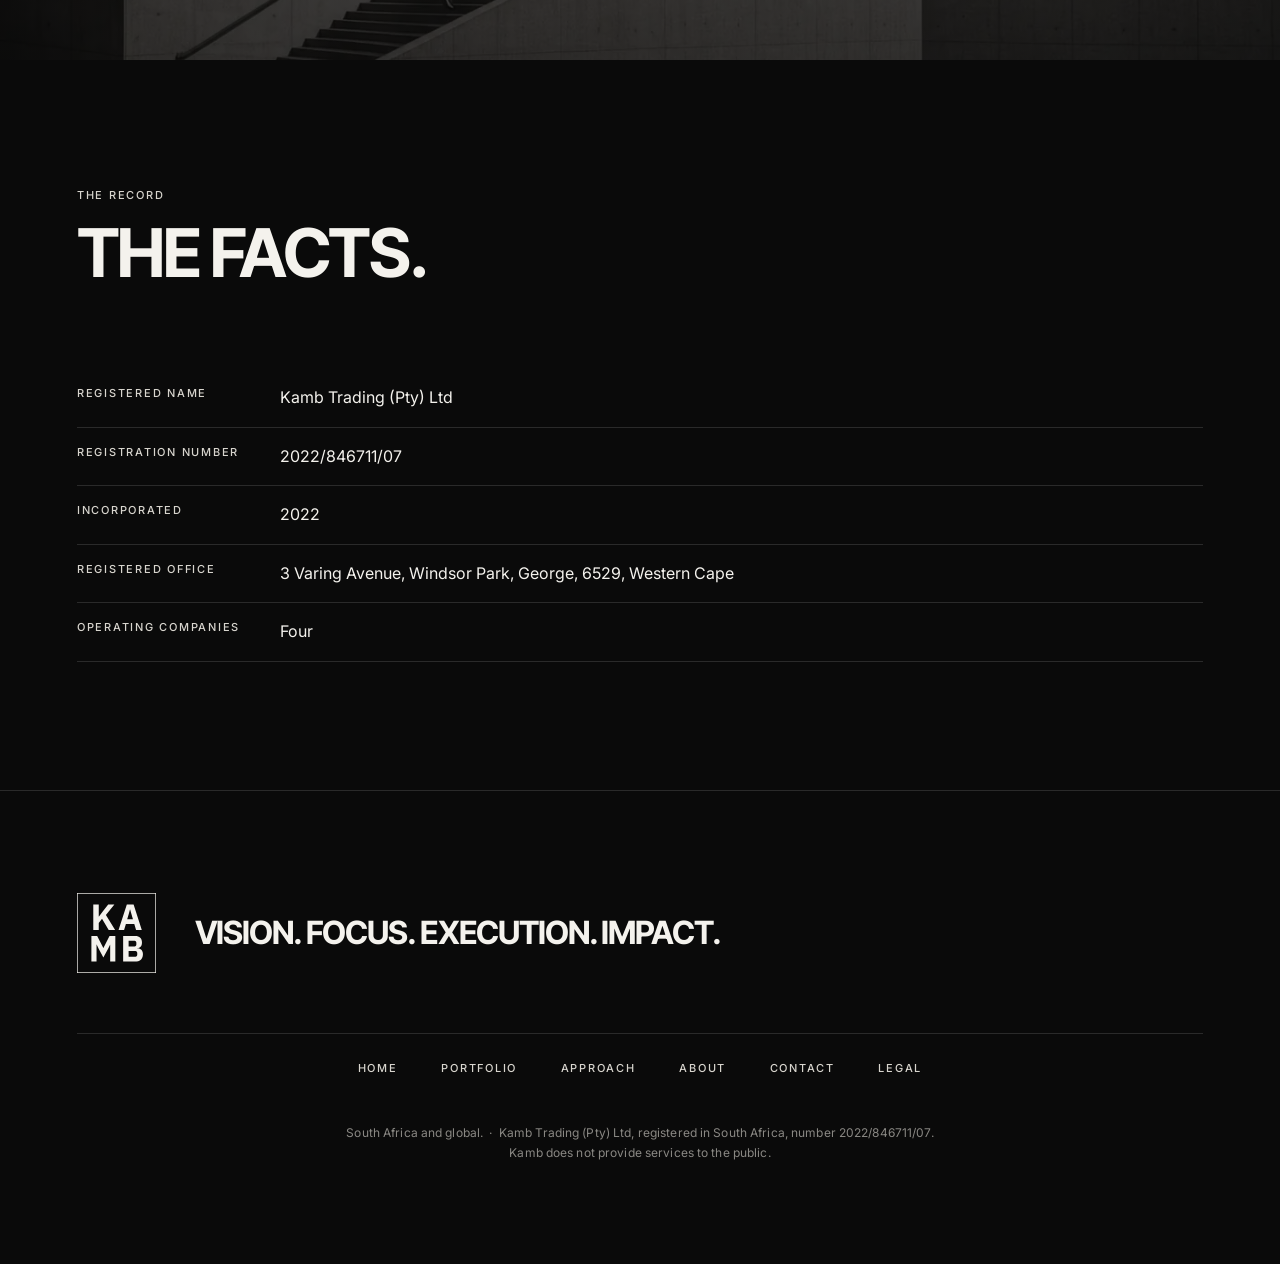
==== commit e10ec58b: "Kamb preview: rebuild with the brand photography" ====
--- a/about/index.html
+++ b/about/index.html
@@ -8,7 +8,7 @@
 <meta property="og:title" content="About - Kamb">
 <meta property="og:description" content="Kamb is a privately owned investment and operating group with a long-term view, founded in South Africa.">
 <meta property="og:type" content="website">
-<meta property="og:image" content="https://kamb.co.za/assets/img/hero-1400.jpg">
+<meta property="og:image" content="https://kamb.co.za/assets/img/hero-1400.webp">
 <meta name="twitter:card" content="summary_large_image">
 <link rel="icon" href="../assets/kamb-block-outline-black.svg" type="image/svg+xml">
 <link rel="apple-touch-icon" href="../assets/kamb-block-outline-black.svg">
@@ -21,7 +21,7 @@
 <header class="site"><div class="bar"><div class="bar-in">
   <nav aria-label="Primary"><a href="../">Home</a><a href="../portfolio/">Portfolio</a><a href="../approach/">Approach</a><a href="../about/" aria-current="page">About</a><a href="../contact/">Contact</a></nav>
 </div></div></header>
-<main id="main"><section class="bleed bleed-mid on-black"><img src="../assets/img/hero-about-2400.jpg" srcset="../assets/img/hero-about-1400.jpg 1400w, ../assets/img/hero-about-2400.jpg 2400w" sizes="100vw" width="2400" height="1350" alt="An empty concrete workspace opening onto a mountain range." decoding="async" loading="lazy"><div class="wrap">
+<main id="main"><section class="bleed bleed-mid on-black"><img src="../assets/img/hero-about-2400.webp" srcset="../assets/img/hero-about-1400.webp 1400w, ../assets/img/hero-about-2400.webp 2400w" sizes="100vw" width="2400" height="1350" alt="An empty concrete workspace opening onto a mountain range." decoding="async" loading="lazy"><div class="wrap">
   <div style="display:flex;justify-content:space-between;align-items:flex-end;gap:40px">
     <div>
       <span class="over">About</span>
@@ -44,7 +44,7 @@
   </div>
 </div></section>
 
-<section class="bleed bleed-band on-black"><img src="../assets/img/about-architecture-2400.jpg" srcset="../assets/img/about-architecture-1400.jpg 1400w, ../assets/img/about-architecture-2400.jpg 2400w" sizes="100vw" width="2400" height="1350" alt="A single figure climbing a concrete stair across a vast blank wall." decoding="async" loading="lazy"><div class="wrap"><p class="say-big rv">The ambition is not to build one company. It is to build a portfolio of exceptional companies.</p></div></section>
+<section class="bleed bleed-band on-black"><img src="../assets/img/about-architecture-2400.webp" srcset="../assets/img/about-architecture-1400.webp 1400w, ../assets/img/about-architecture-2400.webp 2400w" sizes="100vw" width="2400" height="1350" alt="A single figure climbing a concrete stair across a vast blank wall." decoding="async" loading="lazy"><div class="wrap"><p class="say-big rv">The ambition is not to build one company. It is to build a portfolio of exceptional companies.</p></div></section>
 
 <section class="on-black"><div class="wrap rv">
   <div class="head">
@@ -58,7 +58,7 @@
   <div class="foot-top">
     <img class="foot-block" src="../assets/kamb-block-outline-bone.svg" alt="Kamb"
          width="82" height="82">
-    <p class="foot-pillars">Vision. Focus.<br>Execution. Impact.</p>
+    <p class="foot-pillars">Vision. Focus. Execution. Impact.</p>
   </div>
   <nav class="foot-nav" aria-label="Footer"><a href="../">Home</a><a href="../portfolio/">Portfolio</a><a href="../approach/">Approach</a><a href="../about/">About</a><a href="../contact/">Contact</a><a href="../legal/">Legal</a></nav>
   <p class="legal">South Africa and global. &nbsp;&middot;&nbsp; Kamb Trading (Pty) Ltd,
--- a/assets/kamb.css
+++ b/assets/kamb.css
@@ -292,7 +292,7 @@
    text much smaller, maybe even a line with dots for each process question, like a graph."
    Five nodes on one hairline. Squares rather than dots, because the brand has no rounded
    corners anywhere else and a circle here would be the only one on the site. */
-.track{--num:clamp(2rem,3.2vw,2.8rem);position:relative;display:grid;
+.track{--num:clamp(1.7rem,2.6vw,2.25rem);position:relative;display:grid;
   grid-template-columns:repeat(5,1fr);margin-top:clamp(34px,4vw,56px)}
 /* The rule runs through the MIDDLE of the numerals. Tying its offset to half the numeral's
    own font size holds that at every width, where a hand-picked pixel only held at one. */
@@ -382,7 +382,7 @@
 .foot-top{display:flex;align-items:center;justify-content:flex-start;
   gap:clamp(22px,3vw,46px);margin-bottom:clamp(34px,5vw,60px)}
 .foot-pillars{font-family:var(--display);font-weight:700;letter-spacing:-0.035em;
-  line-height:0.98;font-size:clamp(1.6rem,3.4vw,2.9rem);text-transform:uppercase;
+  line-height:1.02;font-size:clamp(1.25rem,2.5vw,2.15rem);text-transform:uppercase;
   max-width:none}
 .foot-block{width:clamp(58px,6.2vw,82px);flex:none}
 .foot-nav{display:flex;flex-wrap:wrap;justify-content:center;
